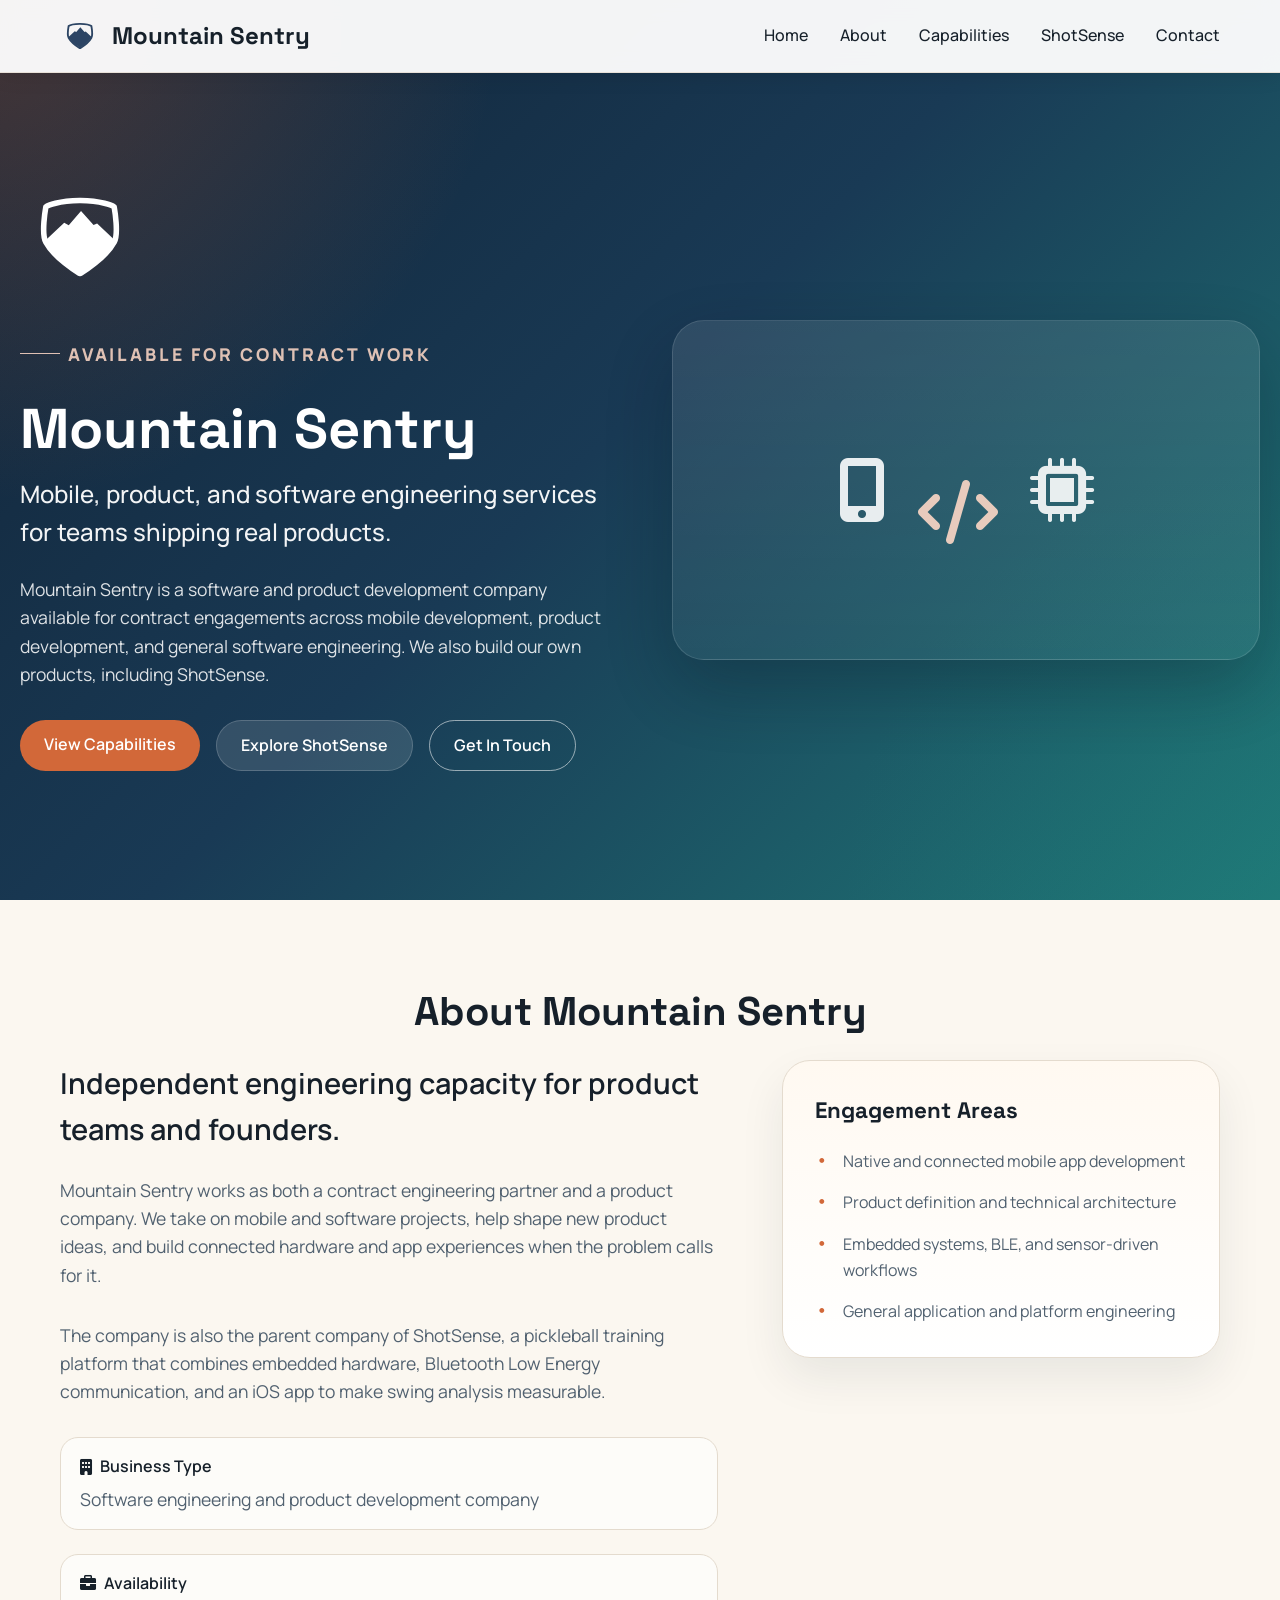
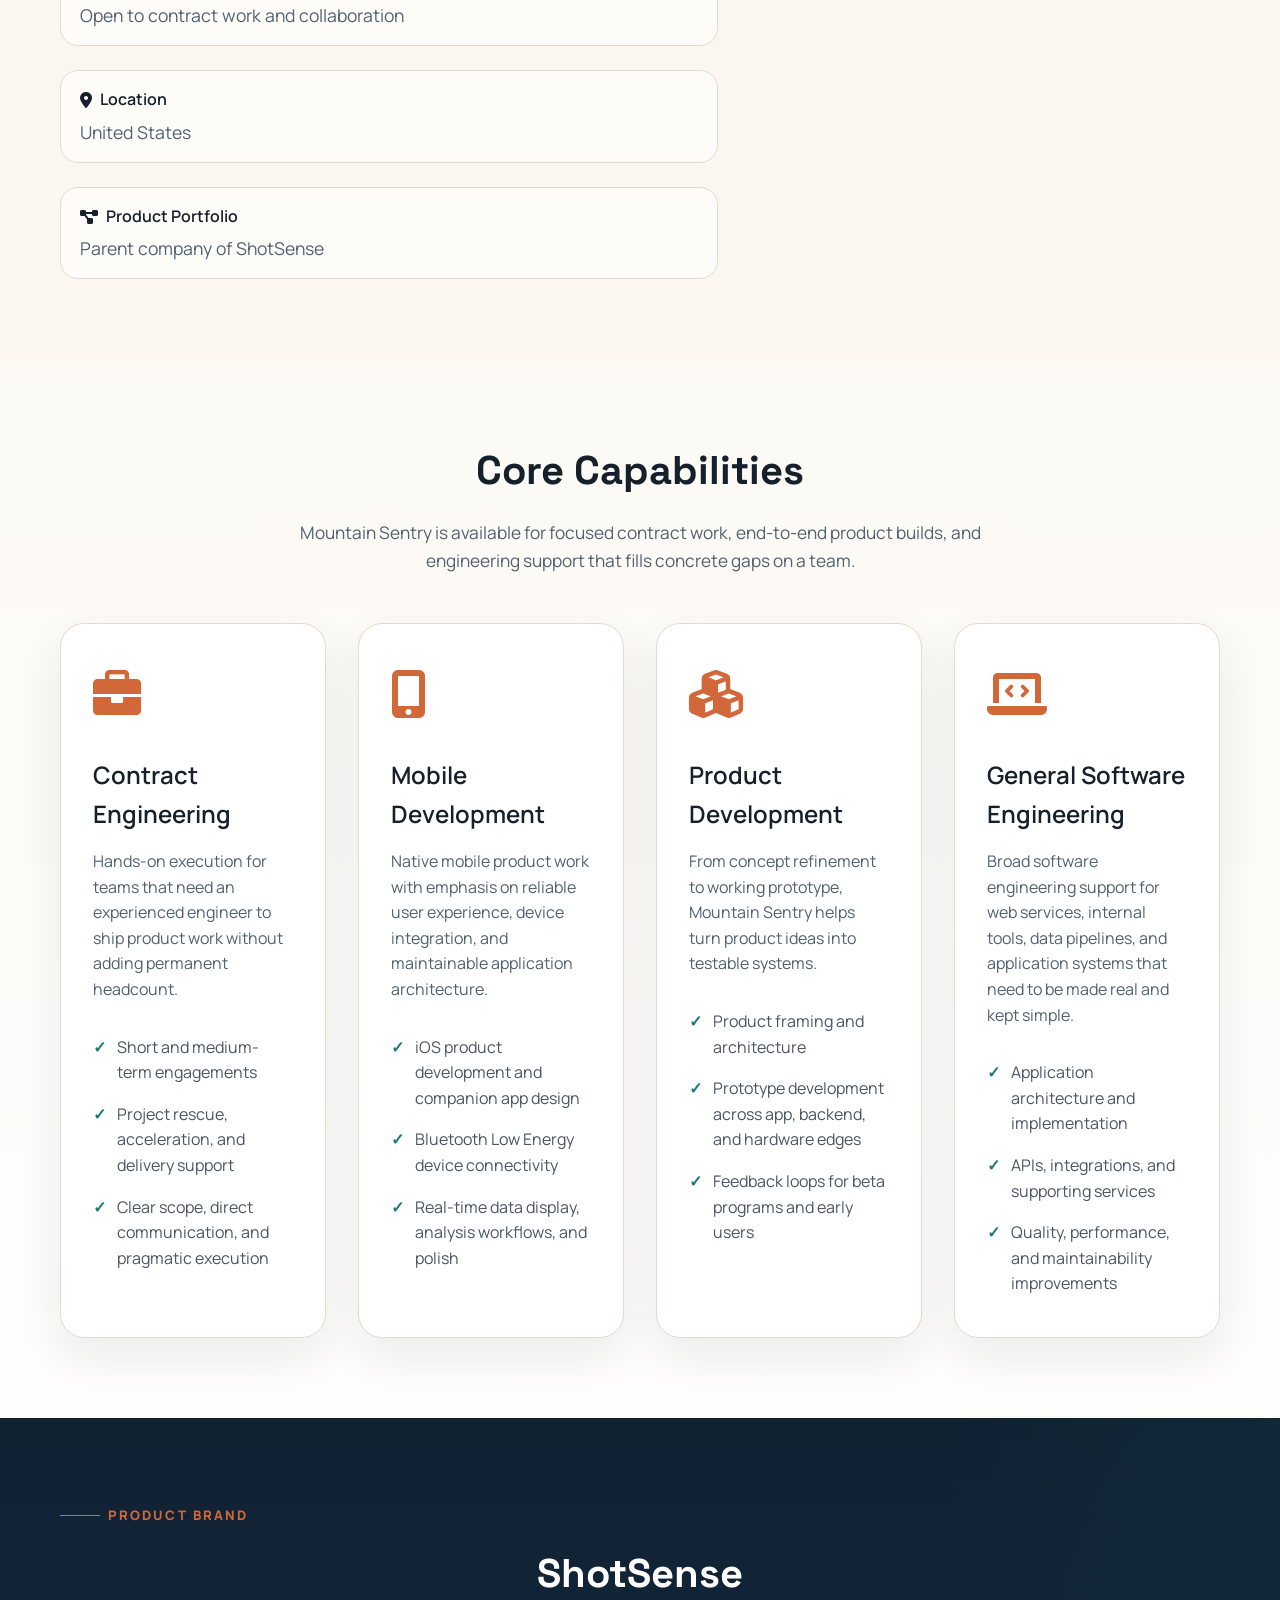
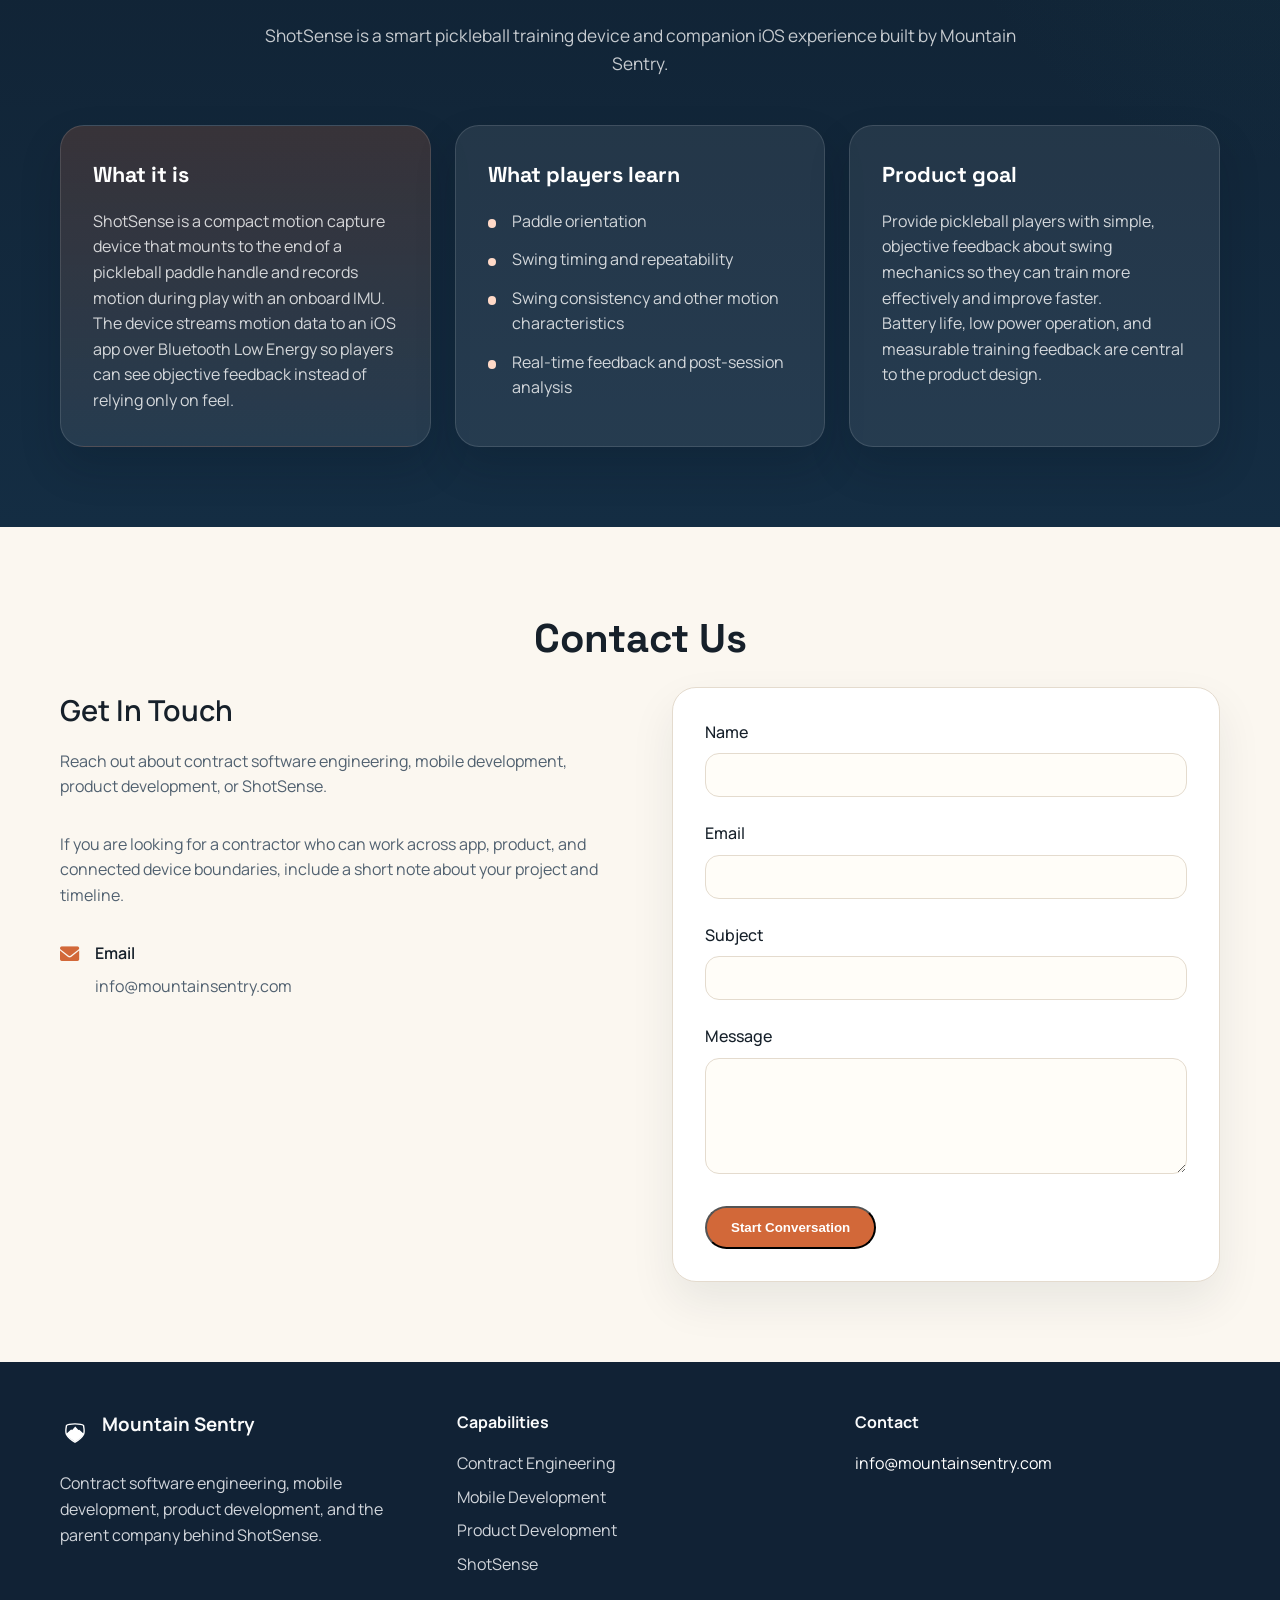
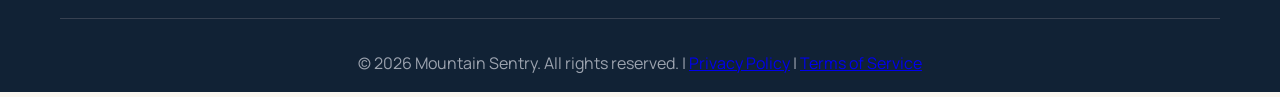
==== index.html @ c1ce0cc3 "initial commit" ====
<!DOCTYPE html>
<html lang="en">

<head>
  <meta charset="UTF-8">
  <meta name="viewport" content="width=device-width, initial-scale=1.0">
  <title>Mountain Sentry - Contract Software Engineering and Product Development</title>
  <link rel="stylesheet" href="styles.css">
  <link
    href="https://fonts.googleapis.com/css2?family=Manrope:wght@400;500;600;700;800&family=Space+Grotesk:wght@500;700&display=swap"
    rel="stylesheet">
  <link rel="stylesheet" href="https://cdnjs.cloudflare.com/ajax/libs/font-awesome/6.0.0/css/all.min.css">
</head>

<body>
  <!-- Navigation -->
  <nav class="navbar">
    <div class="nav-container">
      <div class="nav-logo">
        <img src="logo.svg" alt="Mountain Sentry Logo" class="logo-img">
        <h2>Mountain Sentry</h2>
      </div>
      <ul class="nav-menu">
        <li class="nav-item">
          <a href="#home" class="nav-link">Home</a>
        </li>
        <li class="nav-item">
          <a href="#about" class="nav-link">About</a>
        </li>
        <li class="nav-item">
          <a href="#capabilities" class="nav-link">Capabilities</a>
        </li>
        <li class="nav-item">
          <a href="#shotsense" class="nav-link">ShotSense</a>
        </li>
        <li class="nav-item">
          <a href="#contact" class="nav-link">Contact</a>
        </li>
      </ul>
      <div class="hamburger">
        <span class="bar"></span>
        <span class="bar"></span>
        <span class="bar"></span>
      </div>
    </div>
  </nav>

  <!-- Hero Section -->
  <section id="home" class="hero">
    <div class="hero-container">
      <div class="hero-content">
        <div class="hero-logo">
          <img src="logo.svg" alt="Mountain Sentry Logo" class="hero-logo-img">
        </div>
        <p class="eyebrow">Available for contract work</p>
        <h1>Mountain Sentry</h1>
        <h2>Mobile, product, and software engineering services for teams shipping real products.</h2>
        <p>Mountain Sentry is a software and product development company available for contract engagements across
          mobile
          development, product development, and general software engineering. We also build our own products, including
          ShotSense.</p>
        <div class="hero-buttons">
          <a href="#capabilities" class="btn btn-primary">View Capabilities</a>
          <a href="#shotsense" class="btn btn-tertiary">Explore ShotSense</a>
          <a href="#contact" class="btn btn-secondary">Get In Touch</a>
        </div>

      </div>
      <div class="hero-image">
        <div class="hero-graphic">
          <i class="fas fa-mobile-screen-button"></i>
          <i class="fas fa-code"></i>
          <i class="fas fa-microchip"></i>
        </div>
      </div>
    </div>
  </section>

  <!-- About Section -->
  <section id="about" class="about">
    <div class="container">
      <h2 class="section-title">About Mountain Sentry</h2>
      <div class="about-content">
        <div class="about-text">
          <h3>Independent engineering capacity for product teams and founders.</h3>
          <p>Mountain Sentry works as both a contract engineering partner and a product company. We take on mobile and
            software projects, help shape new product ideas, and build connected hardware and app experiences when the
            problem calls for it.</p>
          <p>The company is also the parent company of ShotSense, a pickleball training platform that combines embedded
            hardware, Bluetooth Low Energy communication, and an iOS app to make swing analysis measurable.</p>

          <div class="business-info">
            <div class="info-item">
              <h4><i class="fas fa-building"></i> Business Type</h4>
              <p>Software engineering and product development company</p>
            </div>
            <div class="info-item">
              <h4><i class="fas fa-briefcase"></i> Availability</h4>
              <p>Open to contract work and collaboration</p>
            </div>
            <div class="info-item">
              <h4><i class="fas fa-map-marker-alt"></i> Location</h4>
              <p>United States</p>
            </div>
            <div class="info-item">
              <h4><i class="fas fa-diagram-project"></i> Product Portfolio</h4>
              <p>Parent company of ShotSense</p>
            </div>
          </div>
        </div>
        <div class="about-panel">
          <h3>Engagement Areas</h3>
          <ul>
            <li>Native and connected mobile app development</li>
            <li>Product definition and technical architecture</li>
            <li>Embedded systems, BLE, and sensor-driven workflows</li>
            <li>General application and platform engineering</li>
          </ul>
        </div>
      </div>
    </div>
  </section>

  <!-- Capabilities Section -->
  <section id="capabilities" class="services">
    <div class="container">
      <h2 class="section-title">Core Capabilities</h2>
      <p class="section-intro">Mountain Sentry is available for focused contract work, end-to-end product builds, and
        engineering support that fills concrete gaps on a team.</p>
      <div class="services-grid">
        <div class="service-card">
          <div class="service-icon">
            <i class="fas fa-briefcase"></i>
          </div>
          <h3>Contract Engineering</h3>
          <p>Hands-on execution for teams that need an experienced engineer to ship product work without adding
            permanent
            headcount.</p>
          <ul>
            <li>Short and medium-term engagements</li>
            <li>Project rescue, acceleration, and delivery support</li>
            <li>Clear scope, direct communication, and pragmatic execution</li>
          </ul>
        </div>

        <div class="service-card">
          <div class="service-icon">
            <i class="fas fa-mobile-screen-button"></i>
          </div>
          <h3>Mobile Development</h3>
          <p>Native mobile product work with emphasis on reliable user experience, device integration, and maintainable
            application architecture.</p>
          <ul>
            <li>iOS product development and companion app design</li>
            <li>Bluetooth Low Energy device connectivity</li>
            <li>Real-time data display, analysis workflows, and polish</li>
          </ul>
        </div>

        <div class="service-card">
          <div class="service-icon">
            <i class="fas fa-cubes"></i>
          </div>
          <h3>Product Development</h3>
          <p>From concept refinement to working prototype, Mountain Sentry helps turn product ideas into testable
            systems.</p>
          <ul>
            <li>Product framing and architecture</li>
            <li>Prototype development across app, backend, and hardware edges</li>
            <li>Feedback loops for beta programs and early users</li>
          </ul>
        </div>

        <div class="service-card">
          <div class="service-icon">
            <i class="fas fa-laptop-code"></i>
          </div>
          <h3>General Software Engineering</h3>
          <p>Broad software engineering support for web services, internal tools, data pipelines, and application
            systems that need to be made real and kept simple.</p>
          <ul>
            <li>Application architecture and implementation</li>
            <li>APIs, integrations, and supporting services</li>
            <li>Quality, performance, and maintainability improvements</li>
          </ul>
        </div>
      </div>
    </div>
  </section>

  <!-- ShotSense Section -->
  <section id="shotsense" class="shotsense">
    <div class="container">
      <div class="shotsense-header">
        <p class="eyebrow eyebrow-dark">Product Brand</p>
        <h2 class="section-title">ShotSense</h2>
        <p class="section-intro">ShotSense is a smart pickleball training device and companion iOS experience built by
          Mountain Sentry.</p>
      </div>
      <div class="shotsense-grid">
        <article class="shotsense-card shotsense-card-primary">
          <h3>What it is</h3>
          <p>ShotSense is a compact motion capture device that mounts to the end of a pickleball paddle handle and
            records motion during play with an onboard IMU.</p>
          <p>The device streams motion data to an iOS app over Bluetooth Low Energy so players can see objective
            feedback instead of relying only on feel.</p>
        </article>
        <article class="shotsense-card">
          <h3>What players learn</h3>
          <ul>
            <li>Paddle orientation</li>
            <li>Swing timing and repeatability</li>
            <li>Swing consistency and other motion characteristics</li>
            <li>Real-time feedback and post-session analysis</li>
          </ul>
        </article>

        <article class="shotsense-card">
          <h3>Product goal</h3>
          <p>Provide pickleball players with simple, objective feedback about swing mechanics so they can train more
            effectively and improve faster.</p>
          <p>Battery life, low power operation, and measurable training feedback are central to the product design.</p>
        </article>
      </div>
    </div>
  </section>

  <!-- Contact Section -->
  <section id="contact" class="contact">
    <div class="container">
      <h2 class="section-title">Contact Us</h2>
      <div class="contact-content">
        <div class="contact-info">
          <h3>Get In Touch</h3>
          <p>Reach out about contract software engineering, mobile development, product development, or ShotSense.</p>
          <p class="contact-note">If you are looking for a contractor who can work across app, product, and connected
            device boundaries, include a short note about your project and timeline.</p>

          <div class="contact-details">
            <div class="contact-item">
              <i class="fas fa-envelope"></i>
              <div>
                <h4>Email</h4>
                <p>info@mountainsentry.com</p>
              </div>
            </div>

          </div>
        </div>

        <div class="contact-form">
          <form id="contactForm">
            <div class="form-group">
              <label for="name">Name</label>
              <input type="text" id="name" name="name" required>
            </div>
            <div class="form-group">
              <label for="email">Email</label>
              <input type="email" id="email" name="email" required>
            </div>
            <div class="form-group">
              <label for="subject">Subject</label>
              <input type="text" id="subject" name="subject" required>
            </div>
            <div class="form-group">
              <label for="message">Message</label>
              <textarea id="message" name="message" rows="5" required></textarea>
            </div>
            <button type="submit" class="btn btn-primary">Start Conversation</button>
          </form>
        </div>
      </div>
    </div>
  </section>

  <!-- Footer -->
  <footer class="footer">
    <div class="container">
      <div class="footer-content">
        <div class="footer-section">
          <div class="footer-logo">
            <img src="logo.svg" alt="Mountain Sentry Logo" class="footer-logo-img">
            <h3>Mountain Sentry</h3>
          </div>
          <p>Contract software engineering, mobile development, product development, and the parent company behind
            ShotSense.</p>
        </div>
        <div class="footer-section">
          <h4>Capabilities</h4>
          <ul>
            <li><a href="#capabilities">Contract Engineering</a></li>
            <li><a href="#capabilities">Mobile Development</a></li>
            <li><a href="#capabilities">Product Development</a></li>
            <li><a href="#shotsense">ShotSense</a></li>
          </ul>
        </div>
        <div class="footer-section">
          <h4>Contact</h4>
          <ul>
            <li>info@mountainsentry.com</li>
          </ul>
        </div>
      </div>
      <div class="footer-bottom">
        <p>&copy; 2026 Mountain Sentry. All rights reserved. |
          <a href="privacy-policy.html">Privacy Policy</a> |
          <a href="terms-of-service.html">Terms of Service</a>
        </p>
      </div>
    </div>
  </footer>

  <script src="script.js"></script>
</body>

</html>
---- styles.css ----
:root {
  --bg: #f3efe6;
  --bg-soft: #fbf7f0;
  --surface: #ffffff;
  --surface-strong: #112235;
  --text: #16202a;
  --text-soft: #516170;
  --accent: #d26839;
  --accent-dark: #b34f24;
  --accent-cool: #1f7a78;
  --border: #e4dbce;
  --shadow: 0 20px 45px rgba(17, 34, 53, 0.08);
}

/* Reset and Base Styles */
* {
  margin: 0;
  padding: 0;
  box-sizing: border-box;
}

body {
  font-family: 'Manrope', sans-serif;
  line-height: 1.6;
  color: var(--text);
  overflow-x: hidden;
  background: var(--bg-soft);
}

.container {
  max-width: 1200px;
  margin: 0 auto;
  padding: 0 20px;
}

/* Navigation */
.navbar {
  position: fixed;
  top: 0;
  width: 100%;
  background: rgba(251, 247, 240, 0.88);
  backdrop-filter: blur(10px);
  z-index: 1000;
  padding: 1rem 0;
  box-shadow: 0 2px 20px rgba(17, 34, 53, 0.08);
  border-bottom: 1px solid rgba(228, 219, 206, 0.7);
}

.nav-container {
  max-width: 1200px;
  margin: 0 auto;
  padding: 0 20px;
  display: flex;
  justify-content: space-between;
  align-items: center;
}

.nav-logo {
  display: flex;
  align-items: center;
  gap: 0.75rem;
}

.nav-logo .logo-img {
  width: 40px;
  height: 40px;
  filter: brightness(0) saturate(100%) invert(23%) sepia(17%) saturate(1541%) hue-rotate(174deg) brightness(95%) contrast(89%);
}

.nav-logo h2 {
  font-family: 'Space Grotesk', sans-serif;
  color: var(--text);
  font-weight: 700;
  font-size: 1.5rem;
}

.nav-menu {
  display: flex;
  list-style: none;
  gap: 2rem;
}

.nav-link {
  text-decoration: none;
  color: var(--text);
  font-weight: 500;
  transition: color 0.3s ease;
}

.nav-link:hover {
  color: var(--accent);
}

.hamburger {
  display: none;
  flex-direction: column;
  cursor: pointer;
}

.bar {
  width: 25px;
  height: 3px;
  background-color: var(--text);
  margin: 3px 0;
  transition: 0.3s;
}

/* Hero Section */
.hero {
  min-height: 100vh;
  display: flex;
  align-items: center;
  background:
    radial-gradient(circle at top left,
      rgba(210, 104, 57, 0.28),
      transparent 32%),
    radial-gradient(circle at bottom right,
      rgba(31, 122, 120, 0.22),
      transparent 28%),
    linear-gradient(135deg, #112235 0%, #193a55 48%, #1f7a78 100%);
  color: white;
  padding-top: 80px;
}

.hero-container {
  max-width: 1500px;
  margin: 0 auto;
  padding: 0 20px;
  display: grid;
  grid-template-columns: 1fr 1fr;
  gap: 4rem;
  align-items: center;
}

.hero-logo {
  margin-bottom: 2rem;
  text-align: left;
}

.hero-logo-img {
  width: 120px;
  height: 120px;
  filter: brightness(0) saturate(100%) invert(100%);
}

.hero-content h1 {
  font-family: 'Space Grotesk', sans-serif;
  font-size: 3.5rem;
  font-weight: 700;
  margin-bottom: 1rem;
  line-height: 1.05;
}

.hero-content h2 {
  font-size: 1.5rem;
  font-weight: 500;
  margin-bottom: 1.5rem;
  opacity: 0.95;
  /* max-width: 12ch; */
}

.hero-content p {
  font-size: 1.1rem;
  margin-bottom: 2rem;
  opacity: 0.86;
  max-width: 60ch;
}

.eyebrow {
  display: inline-flex;
  align-items: center;
  gap: 0.5rem;
  font-size: 0.82rem;
  font-weight: 800;
  letter-spacing: 0.16em;
  text-transform: uppercase;
  color: #ffd9c7;
  margin-bottom: 1rem;
}

.eyebrow::before {
  content: '';
  width: 2.5rem;
  height: 1px;
  background: currentColor;
}

.eyebrow-dark {
  color: var(--accent);
}

.hero-buttons {
  display: flex;
  gap: 1rem;
  flex-wrap: wrap;
  margin-bottom: 2rem;
}

.btn {
  padding: 12px 24px;
  border-radius: 999px;
  text-decoration: none;
  font-weight: 600;
  transition: all 0.3s ease;
  display: inline-block;
}

.btn-primary {
  background: var(--accent);
  color: white;
}

.btn-primary:hover {
  background: var(--accent-dark);
  transform: translateY(-2px);
}

.btn-secondary {
  background: transparent;
  color: white;
  border: 1px solid rgba(255, 255, 255, 0.55);
}

.btn-secondary:hover {
  background: white;
  color: var(--surface-strong);
}

.btn-tertiary {
  background: rgba(255, 255, 255, 0.12);
  color: white;
  border: 1px solid rgba(255, 255, 255, 0.18);
}

.btn-tertiary:hover {
  background: rgba(255, 255, 255, 0.2);
}

.hero-highlights {
  display: flex;
  flex-wrap: wrap;
  gap: 0.85rem;
}

.hero-highlight {
  padding: 0.7rem 1rem;
  border: 1px solid rgba(255, 255, 255, 0.16);
  border-radius: 999px;
  background: rgba(255, 255, 255, 0.08);
  backdrop-filter: blur(8px);
}

.hero-highlight span {
  font-size: 0.95rem;
  font-weight: 600;
}

.hero-graphic {
  display: flex;
  justify-content: center;
  align-items: center;
  gap: 2rem;
  font-size: 4rem;
  opacity: 0.9;
  min-height: 340px;
  padding: 2rem;
  border: 1px solid rgba(255, 255, 255, 0.14);
  border-radius: 32px;
  background: linear-gradient(180deg,
      rgba(255, 255, 255, 0.11),
      rgba(255, 255, 255, 0.05));
  box-shadow: 0 28px 70px rgba(8, 18, 29, 0.3);
}

.hero-graphic i:nth-child(2) {
  color: #ffd9c7;
  transform: translateY(22px);
}

/* Section Titles */
.section-title {
  text-align: center;
  font-size: 2.5rem;
  font-weight: 700;
  font-family: 'Space Grotesk', sans-serif;
  margin-bottom: 1rem;
  color: var(--text);
}

.section-intro {
  max-width: 760px;
  margin: 0 auto 3rem;
  text-align: center;
  font-size: 1.08rem;
  color: var(--text-soft);
}

/* About Section */
.about {
  padding: 5rem 0;
  background: var(--bg-soft);
}

.about-content {
  display: grid;
  grid-template-columns: 1.5fr 1fr;
  gap: 4rem;
  align-items: start;
}

.about-text h3 {
  font-size: 1.8rem;
  font-weight: 600;
  margin-bottom: 1.5rem;
  color: var(--text);
}

.about-text p {
  font-size: 1.1rem;
  margin-bottom: 2rem;
  color: var(--text-soft);
}

.business-info {
  display: grid;
  gap: 1.5rem;
}

.info-item {
  display: grid;
  gap: 0.3rem;
  padding: 1rem 1.2rem;
  border-radius: 18px;
  background: rgba(255, 255, 255, 0.62);
  border: 1px solid var(--border);
}

.info-item h4 {
  font-weight: 600;
  color: var(--text);
  display: flex;
  align-items: center;
  gap: 0.5rem;
}

.info-item p {
  color: var(--text-soft);
  margin: 0;
}

.about-panel {
  padding: 2rem;
  background: linear-gradient(180deg, #fff9f1, #ffffff);
  border-radius: 28px;
  border: 1px solid var(--border);
  box-shadow: var(--shadow);
}

.about-panel h3 {
  font-family: 'Space Grotesk', sans-serif;
  font-size: 1.4rem;
  margin-bottom: 1.25rem;
}

.about-panel ul {
  list-style: none;
  display: grid;
  gap: 1rem;
}

.about-panel li {
  position: relative;
  padding-left: 1.75rem;
  color: var(--text-soft);
}

.about-panel li::before {
  content: '•';
  position: absolute;
  left: 0;
  color: var(--accent);
  font-size: 1.3rem;
  line-height: 1;
}

/* Services Section */
.services {
  padding: 5rem 0;
  background: linear-gradient(180deg,
      rgba(255, 255, 255, 0.3),
      rgba(255, 255, 255, 0.85));
}

.services-grid {
  display: grid;
  grid-template-columns: repeat(auto-fit, minmax(260px, 1fr));
  gap: 2rem;
}

.service-card {
  background: var(--surface);
  padding: 2rem;
  border-radius: 24px;
  border: 1px solid var(--border);
  box-shadow: var(--shadow);
  transition:
    transform 0.3s ease,
    box-shadow 0.3s ease;
}

.service-card:hover {
  transform: translateY(-5px);
  box-shadow: 0 28px 50px rgba(17, 34, 53, 0.12);
}

.service-icon {
  font-size: 3rem;
  color: var(--accent);
  margin-bottom: 1.5rem;
}

.service-card h3 {
  font-size: 1.5rem;
  font-weight: 600;
  margin-bottom: 1rem;
  color: var(--text);
}

.service-card p {
  color: var(--text-soft);
  margin-bottom: 1.5rem;
}

.service-card ul {
  list-style: none;
}

.service-card li {
  padding: 0.5rem 0;
  color: #4b5563;
  position: relative;
  padding-left: 1.5rem;
}

.service-card li::before {
  content: '✓';
  position: absolute;
  left: 0;
  color: var(--accent-cool);
  font-weight: bold;
}

/* ShotSense Section */
.shotsense {
  padding: 5rem 0;
  background:
    radial-gradient(circle at top right,
      rgba(31, 122, 120, 0.08),
      transparent 24%),
    linear-gradient(180deg, #102132 0%, #142d43 100%);
  color: white;
}

.shotsense .section-title,
.shotsense .section-intro {
  color: white;
}

.shotsense .section-intro {
  color: rgba(255, 255, 255, 0.76);
}

.shotsense-header {
  margin-bottom: 3rem;
}

.shotsense-grid {
  display: grid;
  grid-template-columns: repeat(auto-fit, minmax(250px, 1fr));
  gap: 1.5rem;
}

.shotsense-card {
  padding: 2rem;
  border-radius: 24px;
  background: rgba(255, 255, 255, 0.08);
  border: 1px solid rgba(255, 255, 255, 0.12);
  box-shadow: 0 20px 40px rgba(8, 18, 29, 0.18);
}

.shotsense-card-primary {
  background: linear-gradient(180deg,
      rgba(210, 104, 57, 0.2),
      rgba(255, 255, 255, 0.08));
}

.shotsense-card h3 {
  font-family: 'Space Grotesk', sans-serif;
  margin-bottom: 1rem;
  font-size: 1.35rem;
}

.shotsense-card p,
.shotsense-card li {
  color: rgba(255, 255, 255, 0.8);
}

.shotsense-card ul {
  list-style: none;
  display: grid;
  gap: 0.8rem;
}

.shotsense-card li {
  position: relative;
  padding-left: 1.5rem;
}

.shotsense-card li::before {
  content: '';
  position: absolute;
  left: 0;
  top: 0.65rem;
  width: 0.55rem;
  height: 0.55rem;
  border-radius: 999px;
  background: #ffd9c7;
}

/* Contact Section */
.contact {
  padding: 5rem 0;
  background: var(--bg-soft);
}

.contact-content {
  display: grid;
  grid-template-columns: 1fr 1fr;
  gap: 4rem;
}

.contact-info h3 {
  font-size: 1.8rem;
  font-weight: 600;
  margin-bottom: 1rem;
  color: var(--text);
}

.contact-info p {
  color: var(--text-soft);
  margin-bottom: 2rem;
}

.contact-note {
  max-width: 54ch;
}

.contact-details {
  display: grid;
  gap: 1.5rem;
}

.contact-item {
  display: flex;
  align-items: flex-start;
  gap: 1rem;
}

.contact-item i {
  font-size: 1.2rem;
  color: var(--accent);
  margin-top: 0.2rem;
}

.contact-item h4 {
  font-weight: 600;
  color: var(--text);
  margin-bottom: 0.5rem;
}

.contact-item p {
  color: var(--text-soft);
  margin: 0;
}

.contact-form {
  background: var(--surface);
  padding: 2rem;
  border-radius: 24px;
  border: 1px solid var(--border);
  box-shadow: var(--shadow);
}

.form-group {
  margin-bottom: 1.5rem;
}

.form-group label {
  display: block;
  margin-bottom: 0.5rem;
  font-weight: 500;
  color: var(--text);
}

.form-group input,
.form-group textarea {
  width: 100%;
  padding: 12px;
  border: 1px solid var(--border);
  border-radius: 14px;
  font-size: 1rem;
  transition: border-color 0.3s ease;
  background: #fffdf8;
}

.form-group input:focus,
.form-group textarea:focus {
  outline: none;
  border-color: var(--accent);
}

/* Footer */
.footer {
  background: #112235;
  color: white;
  padding: 3rem 0 1rem;
}

.footer-content {
  display: grid;
  grid-template-columns: repeat(auto-fit, minmax(250px, 1fr));
  gap: 2rem;
  margin-bottom: 2rem;
}

.footer-logo {
  display: flex;
  align-items: center;
  gap: 0.75rem;
  margin-bottom: 1rem;
}

.footer-logo-img {
  width: 30px;
  height: 30px;
  filter: brightness(0) saturate(100%) invert(100%);
}

.footer-section h3,
.footer-section h4 {
  margin-bottom: 1rem;
  color: #f9fafb;
}

.footer-section p {
  color: #d1d5db;
  line-height: 1.6;
}

.footer-section ul {
  list-style: none;
}

.footer-section li {
  margin-bottom: 0.5rem;
}

.footer-section a {
  color: #d1d5db;
  text-decoration: none;
  transition: color 0.3s ease;
}

.footer-section a:hover {
  color: #ffd9c7;
}

.footer-bottom {
  text-align: center;
  padding-top: 2rem;
  border-top: 1px solid #374151;
  color: #9ca3af;
}

/* Responsive Design */
@media (max-width: 768px) {
  .hamburger {
    display: flex;
  }

  .nav-menu {
    position: fixed;
    left: -100%;
    top: 70px;
    flex-direction: column;
    background-color: var(--bg-soft);
    width: 100%;
    text-align: center;
    transition: 0.3s;
    box-shadow: 0 10px 27px rgba(17, 34, 53, 0.08);
    padding: 2rem 0;
  }

  .nav-menu.active {
    left: 0;
  }

  .hero-container {
    grid-template-columns: 1fr;
    text-align: center;
  }

  .hero-logo {
    text-align: center;
  }

  .hero-content h1 {
    font-size: 2.5rem;
  }

  .hero-content h2,
  .hero-content p {
    max-width: none;
  }

  .hero-graphic {
    font-size: 3rem;
    margin-top: 2rem;
  }

  .about-content {
    grid-template-columns: 1fr;
  }

  .contact-content {
    grid-template-columns: 1fr;
  }

  .services-grid {
    grid-template-columns: 1fr;
  }

  .hero-buttons {
    justify-content: center;
  }

  .hero-highlights {
    justify-content: center;
  }
}

@media (max-width: 480px) {
  .hero-content h1 {
    font-size: 2rem;
  }

  .section-title {
    font-size: 2rem;
  }

  .service-card {
    padding: 1.5rem;
  }

  .shotsense-card,
  .contact-form,
  .about-panel {
    padding: 1.5rem;
  }
}
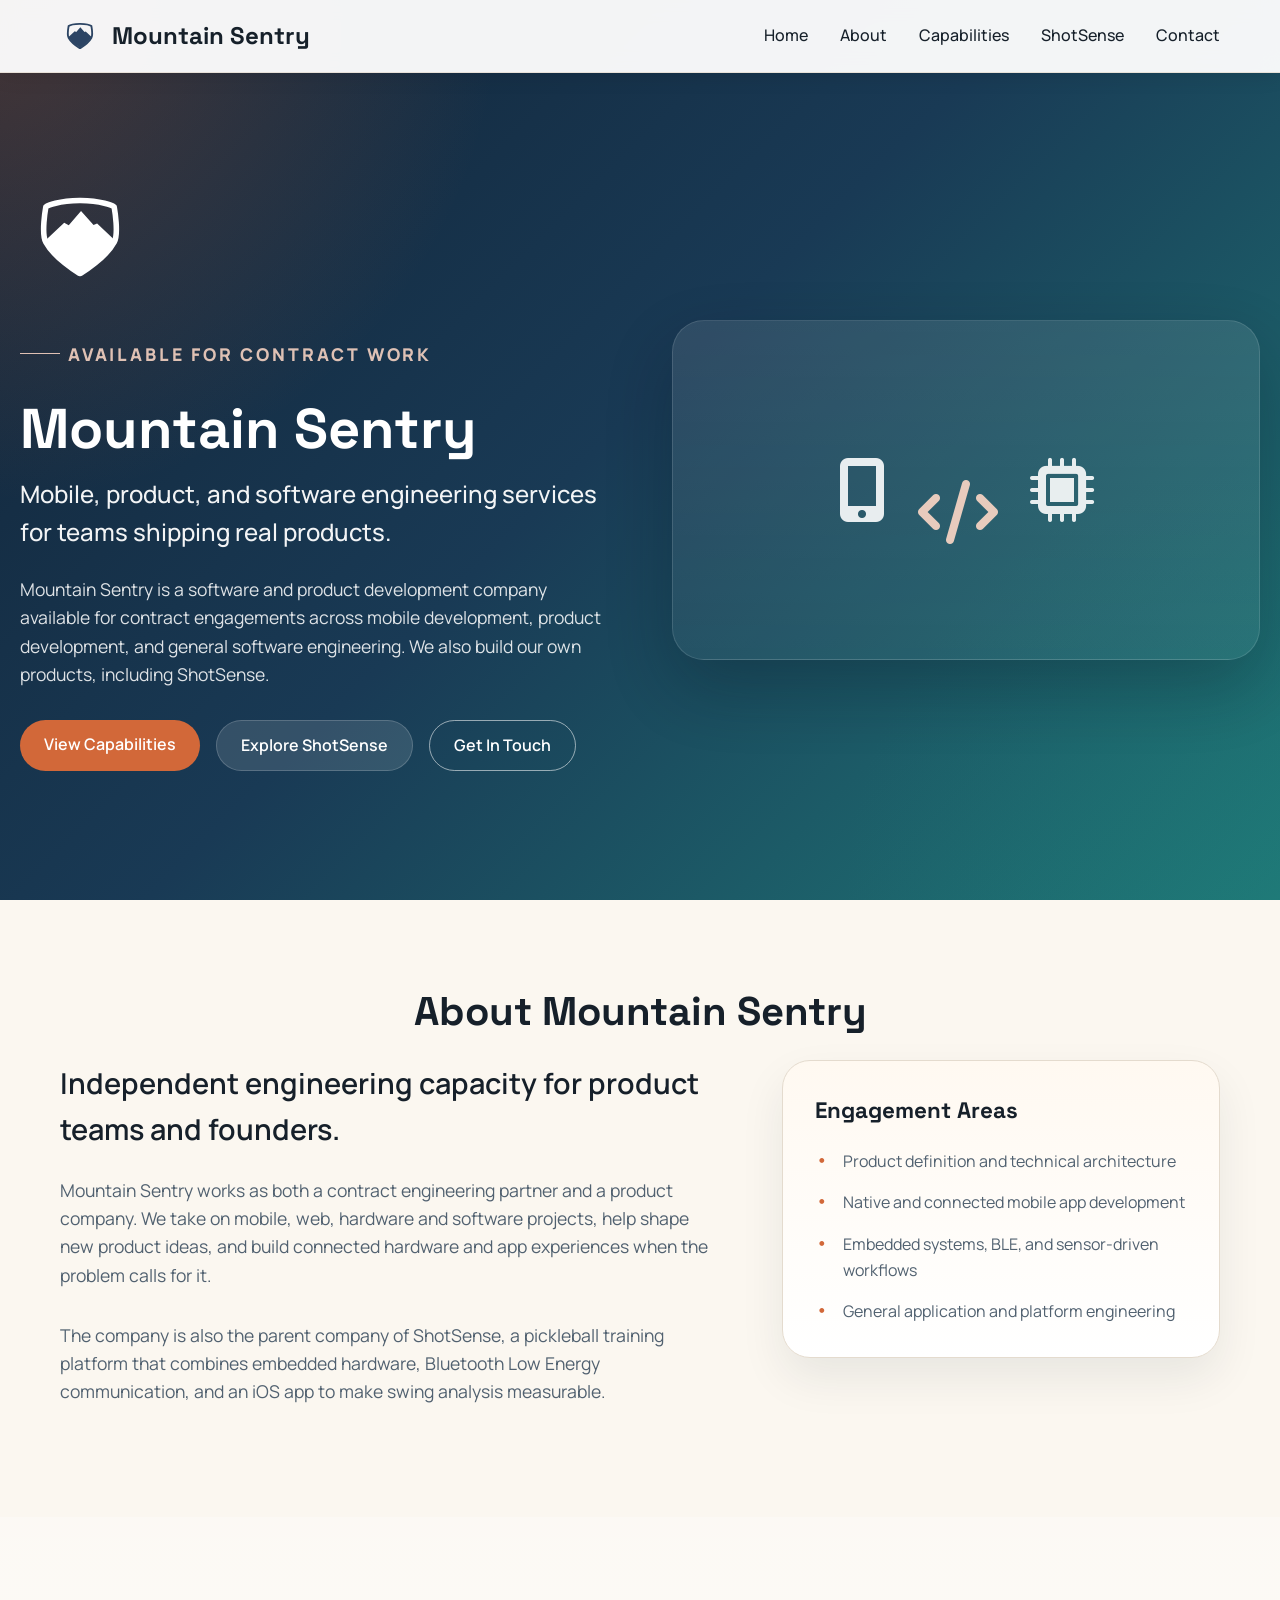
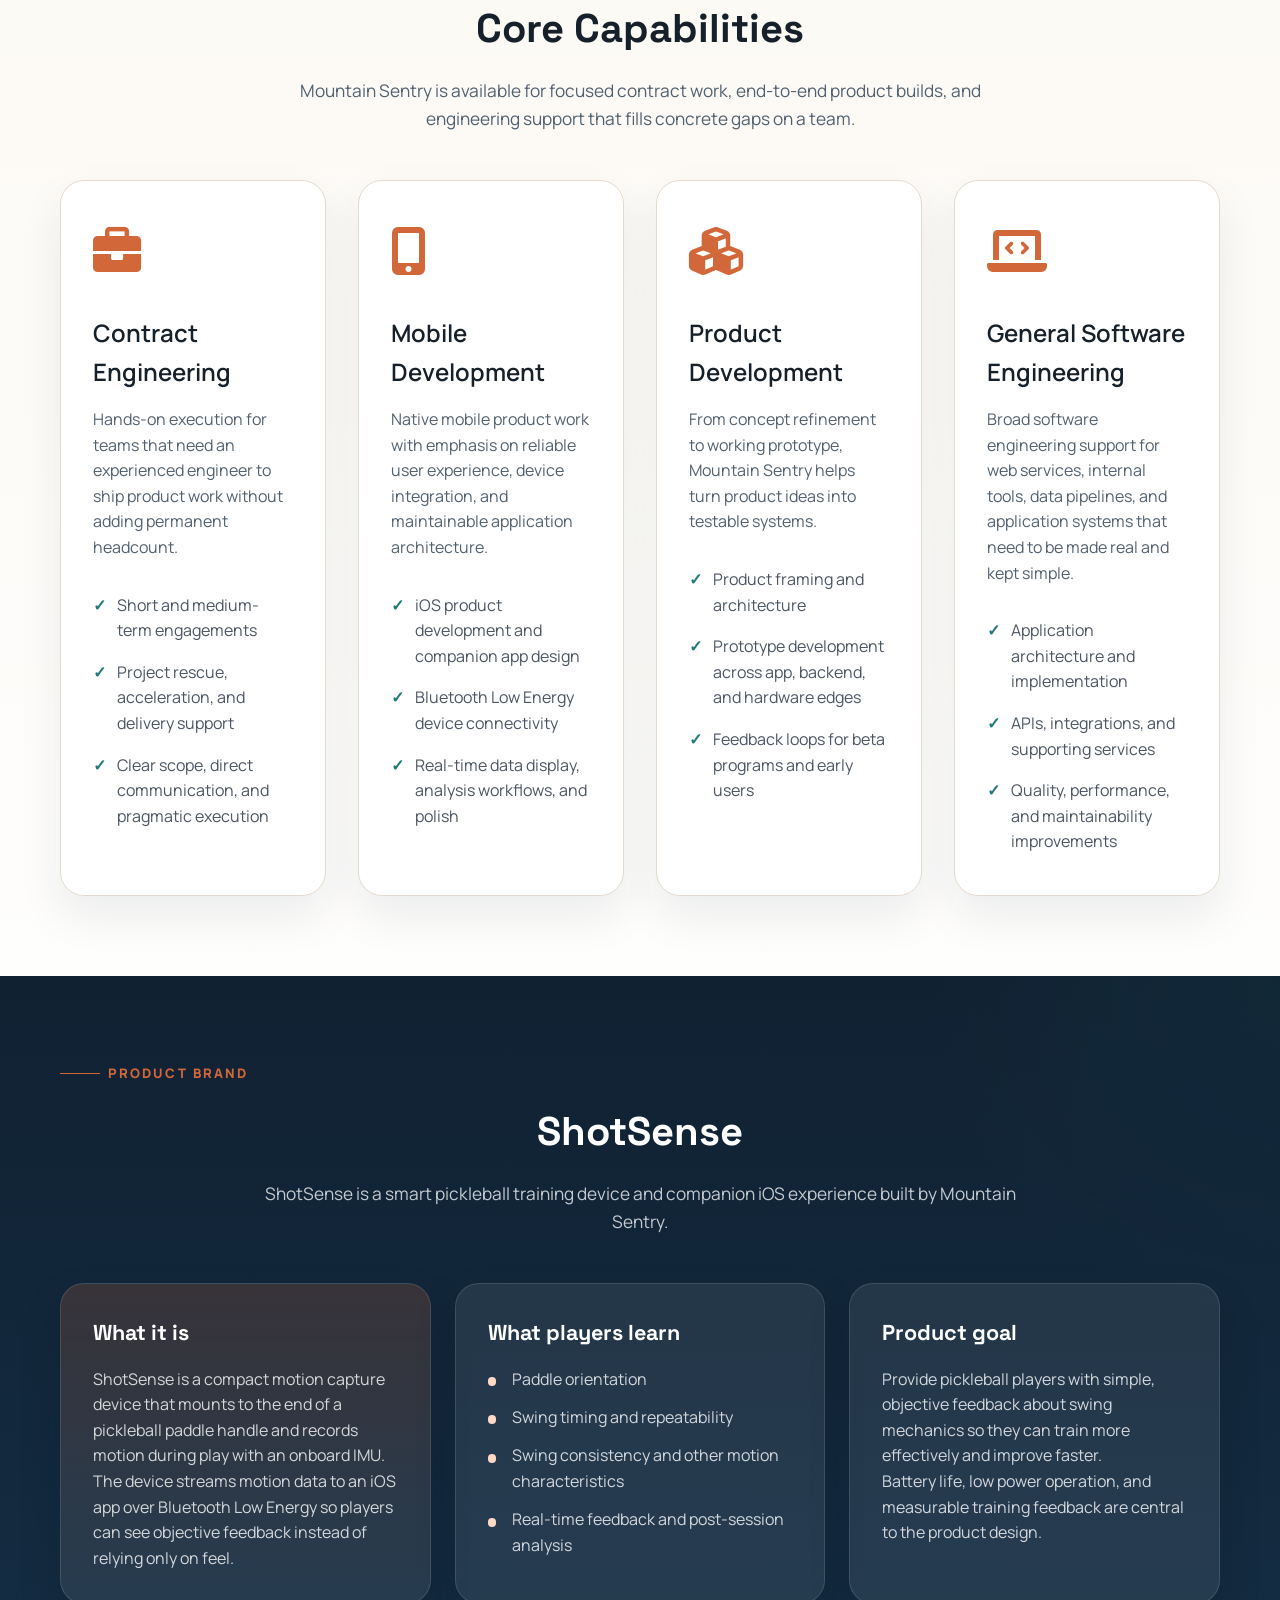
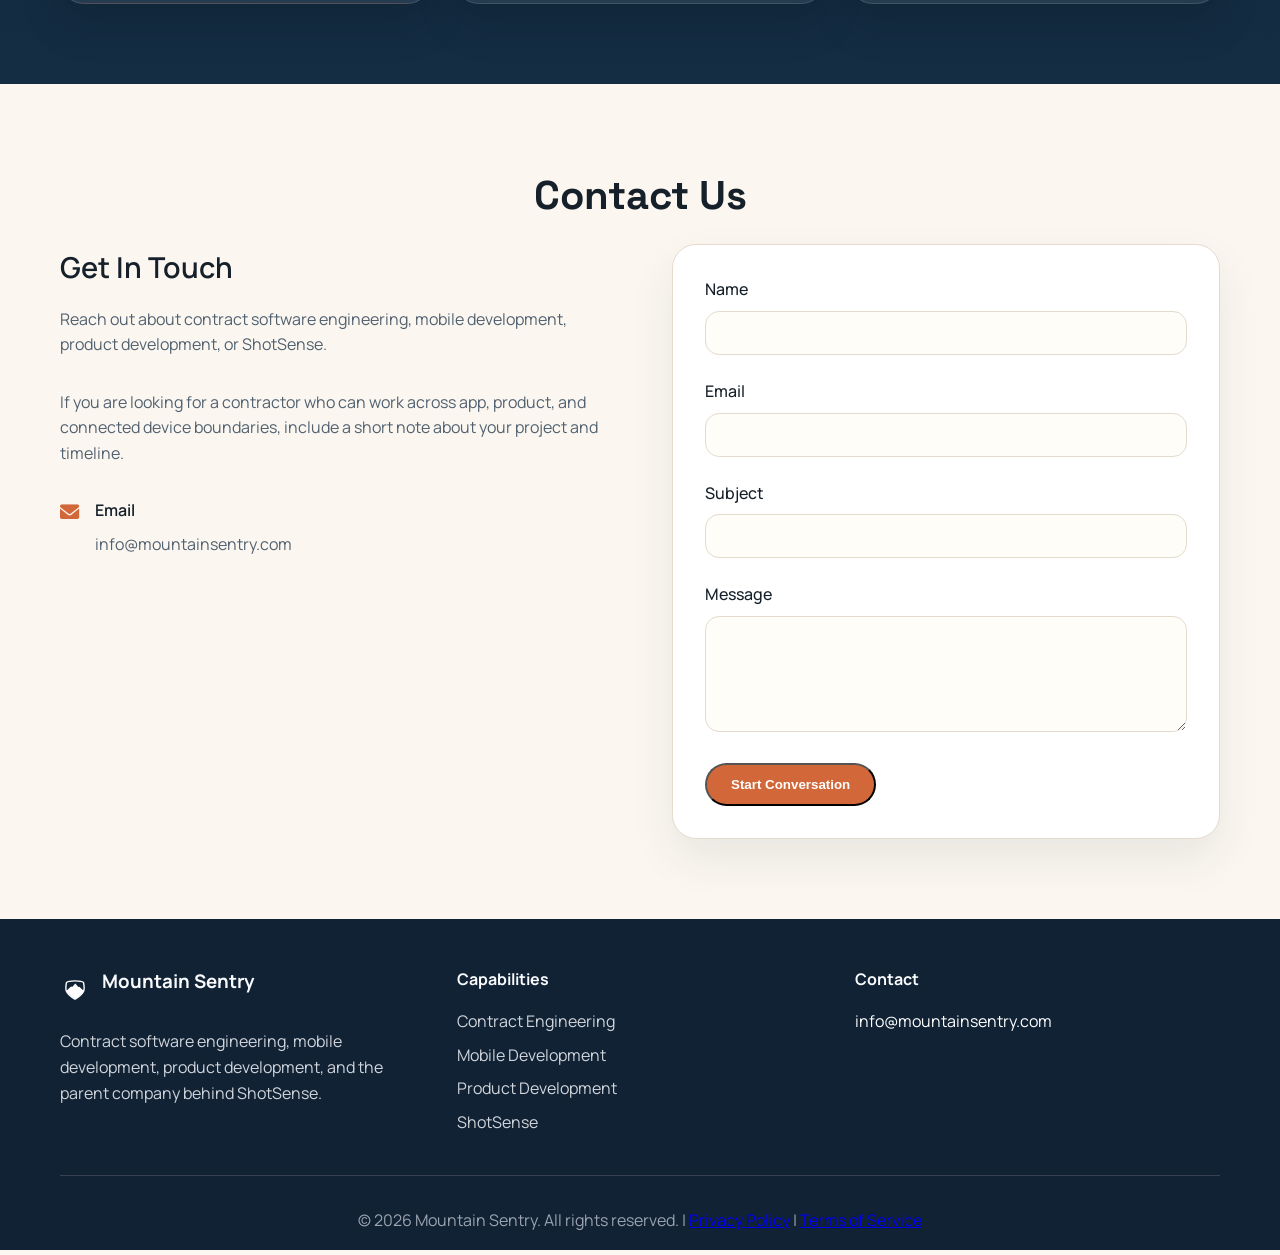
==== commit d1eb067a: "va" ====
--- a/index.html
+++ b/index.html
@@ -83,13 +83,13 @@
       <div class="about-content">
         <div class="about-text">
           <h3>Independent engineering capacity for product teams and founders.</h3>
-          <p>Mountain Sentry works as both a contract engineering partner and a product company. We take on mobile and
+          <p>Mountain Sentry works as both a contract engineering partner and a product company. We take on mobile, web, hardware and
             software projects, help shape new product ideas, and build connected hardware and app experiences when the
             problem calls for it.</p>
           <p>The company is also the parent company of ShotSense, a pickleball training platform that combines embedded
             hardware, Bluetooth Low Energy communication, and an iOS app to make swing analysis measurable.</p>
 
-          <div class="business-info">
+          <!-- <div class="business-info">
             <div class="info-item">
               <h4><i class="fas fa-building"></i> Business Type</h4>
               <p>Software engineering and product development company</p>
@@ -106,13 +106,13 @@
               <h4><i class="fas fa-diagram-project"></i> Product Portfolio</h4>
               <p>Parent company of ShotSense</p>
             </div>
-          </div>
+          </div> -->
         </div>
         <div class="about-panel">
           <h3>Engagement Areas</h3>
           <ul>
+            <li>Product definition and technical architecture</li>
             <li>Native and connected mobile app development</li>
-            <li>Product definition and technical architecture</li>
             <li>Embedded systems, BLE, and sensor-driven workflows</li>
             <li>General application and platform engineering</li>
           </ul>
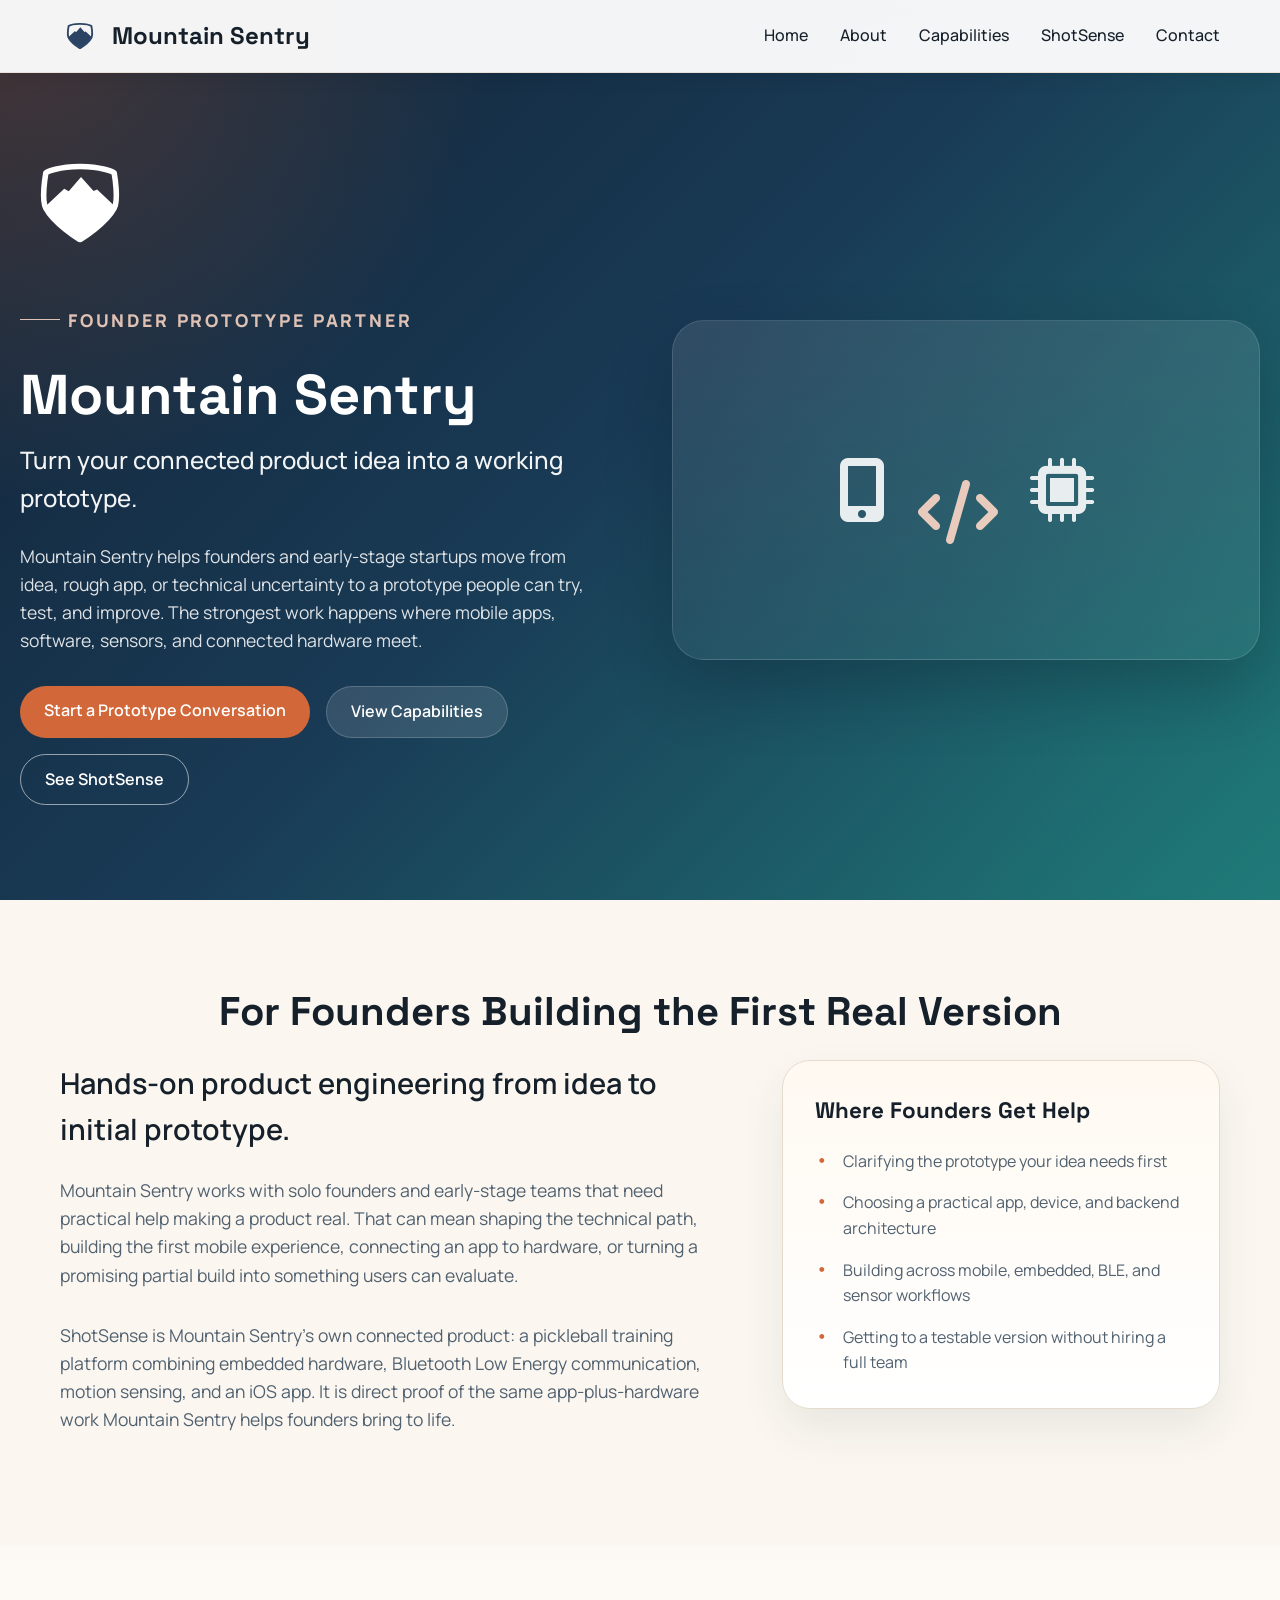
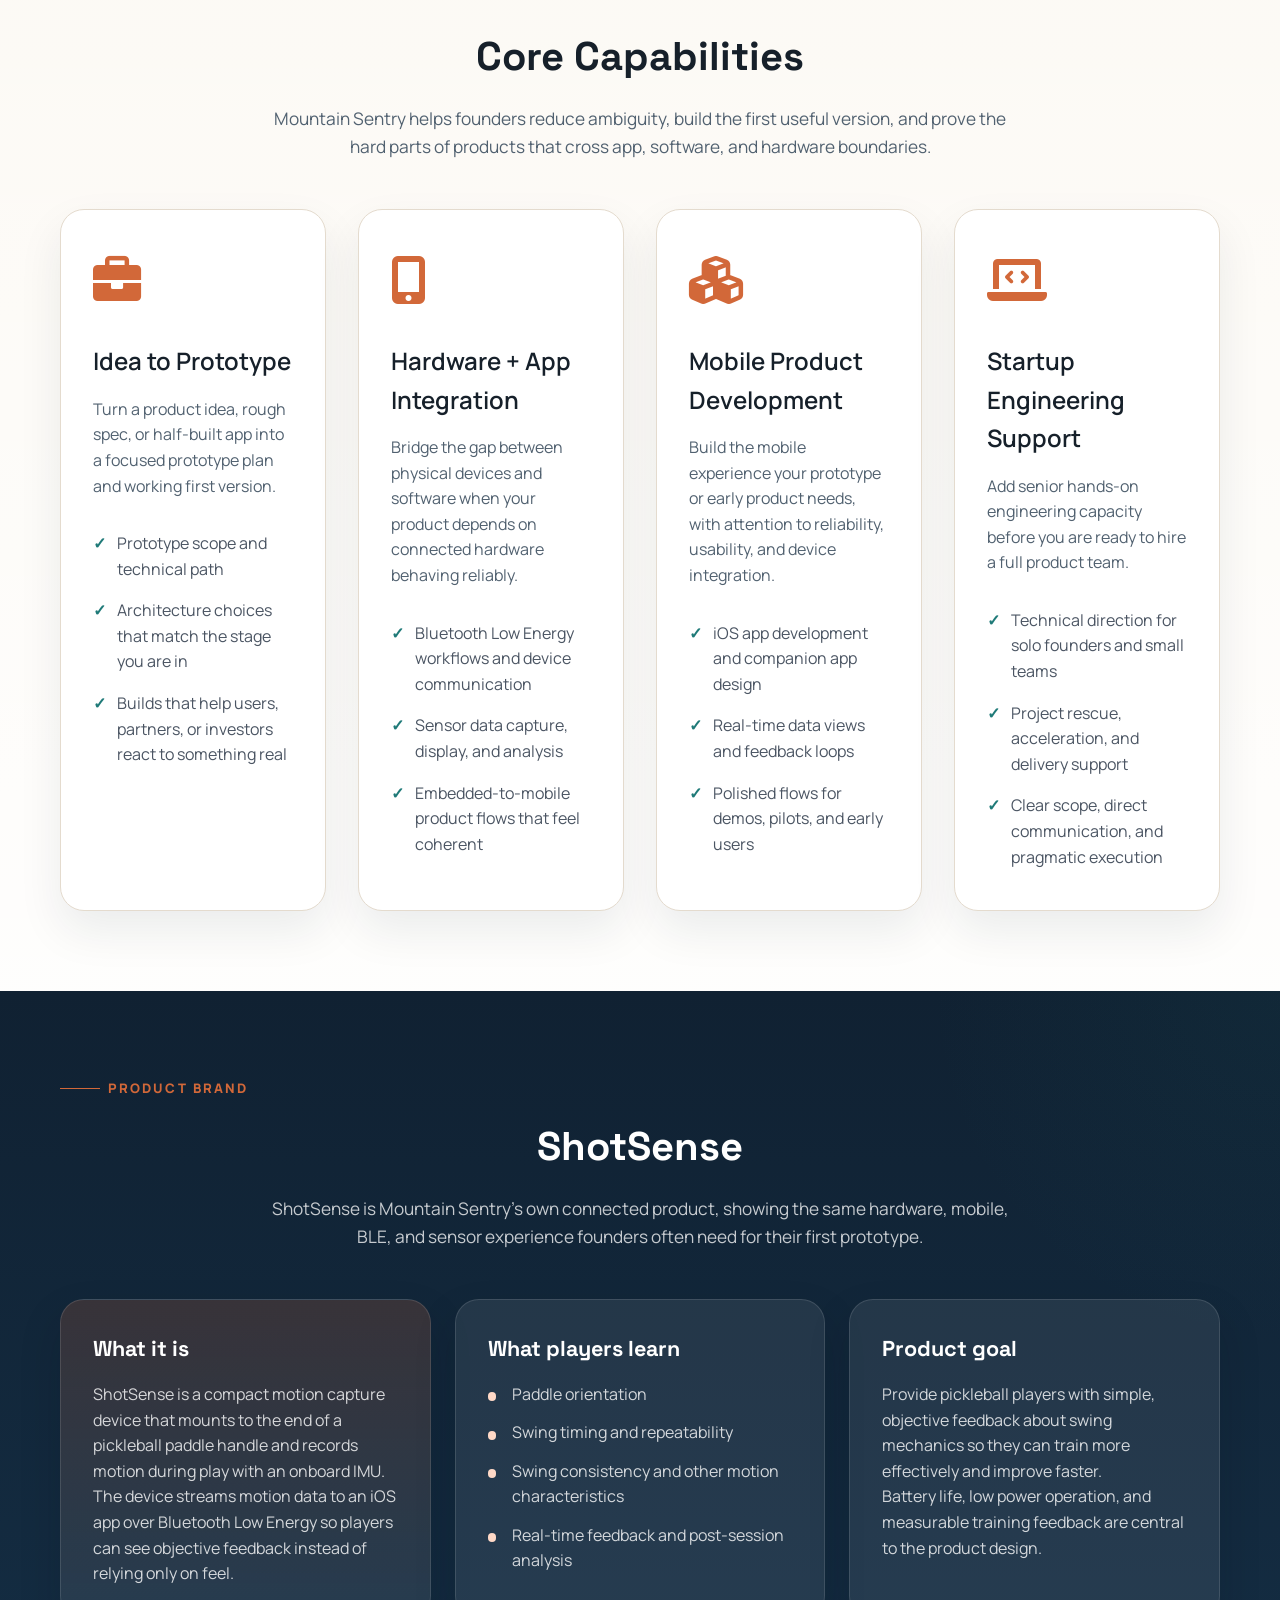
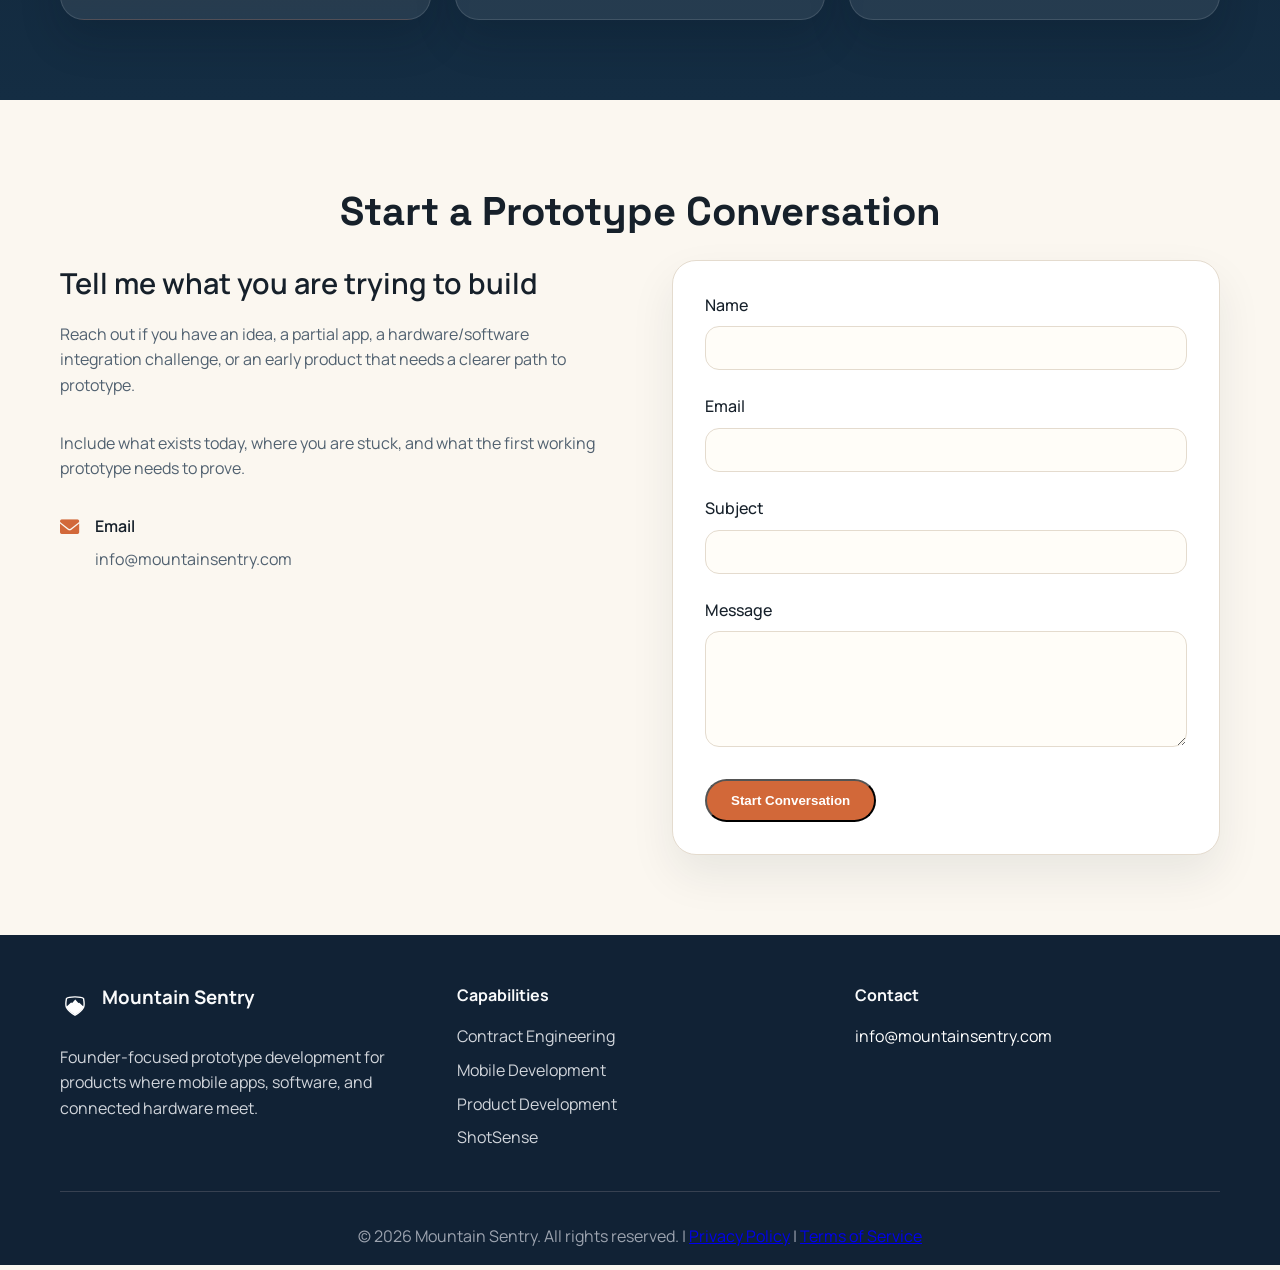
==== commit 54cae36a: "Update homepage for founder prototype positioning" ====
--- a/index.html
+++ b/index.html
@@ -52,17 +52,16 @@
         <div class="hero-logo">
           <img src="logo.svg" alt="Mountain Sentry Logo" class="hero-logo-img">
         </div>
-        <p class="eyebrow">Available for contract work</p>
+        <p class="eyebrow">Founder prototype partner</p>
         <h1>Mountain Sentry</h1>
-        <h2>Mobile, product, and software engineering services for teams shipping real products.</h2>
-        <p>Mountain Sentry is a software and product development company available for contract engagements across
-          mobile
-          development, product development, and general software engineering. We also build our own products, including
-          ShotSense.</p>
+        <h2>Turn your connected product idea into a working prototype.</h2>
+        <p>Mountain Sentry helps founders and early-stage startups move from idea, rough app, or technical uncertainty
+          to a prototype people can try, test, and improve. The strongest work happens where mobile apps, software,
+          sensors, and connected hardware meet.</p>
         <div class="hero-buttons">
-          <a href="#capabilities" class="btn btn-primary">View Capabilities</a>
-          <a href="#shotsense" class="btn btn-tertiary">Explore ShotSense</a>
-          <a href="#contact" class="btn btn-secondary">Get In Touch</a>
+          <a href="#contact" class="btn btn-primary">Start a Prototype Conversation</a>
+          <a href="#capabilities" class="btn btn-tertiary">View Capabilities</a>
+          <a href="#shotsense" class="btn btn-secondary">See ShotSense</a>
         </div>
 
       </div>
@@ -79,15 +78,16 @@
   <!-- About Section -->
   <section id="about" class="about">
     <div class="container">
-      <h2 class="section-title">About Mountain Sentry</h2>
+      <h2 class="section-title">For Founders Building the First Real Version</h2>
       <div class="about-content">
         <div class="about-text">
-          <h3>Independent engineering capacity for product teams and founders.</h3>
-          <p>Mountain Sentry works as both a contract engineering partner and a product company. We take on mobile, web, hardware and
-            software projects, help shape new product ideas, and build connected hardware and app experiences when the
-            problem calls for it.</p>
-          <p>The company is also the parent company of ShotSense, a pickleball training platform that combines embedded
-            hardware, Bluetooth Low Energy communication, and an iOS app to make swing analysis measurable.</p>
+          <h3>Hands-on product engineering from idea to initial prototype.</h3>
+          <p>Mountain Sentry works with solo founders and early-stage teams that need practical help making a product
+            real. That can mean shaping the technical path, building the first mobile experience, connecting an app to
+            hardware, or turning a promising partial build into something users can evaluate.</p>
+          <p>ShotSense is Mountain Sentry's own connected product: a pickleball training platform combining embedded
+            hardware, Bluetooth Low Energy communication, motion sensing, and an iOS app. It is direct proof of the same
+            app-plus-hardware work Mountain Sentry helps founders bring to life.</p>
 
           <!-- <div class="business-info">
             <div class="info-item">
@@ -109,12 +109,12 @@
           </div> -->
         </div>
         <div class="about-panel">
-          <h3>Engagement Areas</h3>
-          <ul>
-            <li>Product definition and technical architecture</li>
-            <li>Native and connected mobile app development</li>
-            <li>Embedded systems, BLE, and sensor-driven workflows</li>
-            <li>General application and platform engineering</li>
+          <h3>Where Founders Get Help</h3>
+          <ul>
+            <li>Clarifying the prototype your idea needs first</li>
+            <li>Choosing a practical app, device, and backend architecture</li>
+            <li>Building across mobile, embedded, BLE, and sensor workflows</li>
+            <li>Getting to a testable version without hiring a full team</li>
           </ul>
         </div>
       </div>
@@ -125,21 +125,20 @@
   <section id="capabilities" class="services">
     <div class="container">
       <h2 class="section-title">Core Capabilities</h2>
-      <p class="section-intro">Mountain Sentry is available for focused contract work, end-to-end product builds, and
-        engineering support that fills concrete gaps on a team.</p>
+      <p class="section-intro">Mountain Sentry helps founders reduce ambiguity, build the first useful version, and
+        prove the hard parts of products that cross app, software, and hardware boundaries.</p>
       <div class="services-grid">
         <div class="service-card">
           <div class="service-icon">
             <i class="fas fa-briefcase"></i>
           </div>
-          <h3>Contract Engineering</h3>
-          <p>Hands-on execution for teams that need an experienced engineer to ship product work without adding
-            permanent
-            headcount.</p>
-          <ul>
-            <li>Short and medium-term engagements</li>
-            <li>Project rescue, acceleration, and delivery support</li>
-            <li>Clear scope, direct communication, and pragmatic execution</li>
+          <h3>Idea to Prototype</h3>
+          <p>Turn a product idea, rough spec, or half-built app into a focused prototype plan and working first version.
+          </p>
+          <ul>
+            <li>Prototype scope and technical path</li>
+            <li>Architecture choices that match the stage you are in</li>
+            <li>Builds that help users, partners, or investors react to something real</li>
           </ul>
         </div>
 
@@ -147,13 +146,13 @@
           <div class="service-icon">
             <i class="fas fa-mobile-screen-button"></i>
           </div>
-          <h3>Mobile Development</h3>
-          <p>Native mobile product work with emphasis on reliable user experience, device integration, and maintainable
-            application architecture.</p>
-          <ul>
-            <li>iOS product development and companion app design</li>
-            <li>Bluetooth Low Energy device connectivity</li>
-            <li>Real-time data display, analysis workflows, and polish</li>
+          <h3>Hardware + App Integration</h3>
+          <p>Bridge the gap between physical devices and software when your product depends on connected hardware
+            behaving reliably.</p>
+          <ul>
+            <li>Bluetooth Low Energy workflows and device communication</li>
+            <li>Sensor data capture, display, and analysis</li>
+            <li>Embedded-to-mobile product flows that feel coherent</li>
           </ul>
         </div>
 
@@ -161,13 +160,13 @@
           <div class="service-icon">
             <i class="fas fa-cubes"></i>
           </div>
-          <h3>Product Development</h3>
-          <p>From concept refinement to working prototype, Mountain Sentry helps turn product ideas into testable
-            systems.</p>
-          <ul>
-            <li>Product framing and architecture</li>
-            <li>Prototype development across app, backend, and hardware edges</li>
-            <li>Feedback loops for beta programs and early users</li>
+          <h3>Mobile Product Development</h3>
+          <p>Build the mobile experience your prototype or early product needs, with attention to reliability,
+            usability, and device integration.</p>
+          <ul>
+            <li>iOS app development and companion app design</li>
+            <li>Real-time data views and feedback loops</li>
+            <li>Polished flows for demos, pilots, and early users</li>
           </ul>
         </div>
 
@@ -175,13 +174,12 @@
           <div class="service-icon">
             <i class="fas fa-laptop-code"></i>
           </div>
-          <h3>General Software Engineering</h3>
-          <p>Broad software engineering support for web services, internal tools, data pipelines, and application
-            systems that need to be made real and kept simple.</p>
-          <ul>
-            <li>Application architecture and implementation</li>
-            <li>APIs, integrations, and supporting services</li>
-            <li>Quality, performance, and maintainability improvements</li>
+          <h3>Startup Engineering Support</h3>
+          <p>Add senior hands-on engineering capacity before you are ready to hire a full product team.</p>
+          <ul>
+            <li>Technical direction for solo founders and small teams</li>
+            <li>Project rescue, acceleration, and delivery support</li>
+            <li>Clear scope, direct communication, and pragmatic execution</li>
           </ul>
         </div>
       </div>
@@ -194,8 +192,8 @@
       <div class="shotsense-header">
         <p class="eyebrow eyebrow-dark">Product Brand</p>
         <h2 class="section-title">ShotSense</h2>
-        <p class="section-intro">ShotSense is a smart pickleball training device and companion iOS experience built by
-          Mountain Sentry.</p>
+        <p class="section-intro">ShotSense is Mountain Sentry's own connected product, showing the same hardware,
+          mobile, BLE, and sensor experience founders often need for their first prototype.</p>
       </div>
       <div class="shotsense-grid">
         <article class="shotsense-card shotsense-card-primary">
@@ -228,13 +226,14 @@
   <!-- Contact Section -->
   <section id="contact" class="contact">
     <div class="container">
-      <h2 class="section-title">Contact Us</h2>
+      <h2 class="section-title">Start a Prototype Conversation</h2>
       <div class="contact-content">
         <div class="contact-info">
-          <h3>Get In Touch</h3>
-          <p>Reach out about contract software engineering, mobile development, product development, or ShotSense.</p>
-          <p class="contact-note">If you are looking for a contractor who can work across app, product, and connected
-            device boundaries, include a short note about your project and timeline.</p>
+          <h3>Tell me what you are trying to build</h3>
+          <p>Reach out if you have an idea, a partial app, a hardware/software integration challenge, or an early
+            product that needs a clearer path to prototype.</p>
+          <p class="contact-note">Include what exists today, where you are stuck, and what the first working prototype
+            needs to prove.</p>
 
           <div class="contact-details">
             <div class="contact-item">
@@ -282,8 +281,8 @@
             <img src="logo.svg" alt="Mountain Sentry Logo" class="footer-logo-img">
             <h3>Mountain Sentry</h3>
           </div>
-          <p>Contract software engineering, mobile development, product development, and the parent company behind
-            ShotSense.</p>
+          <p>Founder-focused prototype development for products where mobile apps, software, and connected hardware
+            meet.</p>
         </div>
         <div class="footer-section">
           <h4>Capabilities</h4>
@@ -313,4 +312,4 @@
   <script src="script.js"></script>
 </body>
 
-</html>+</html>
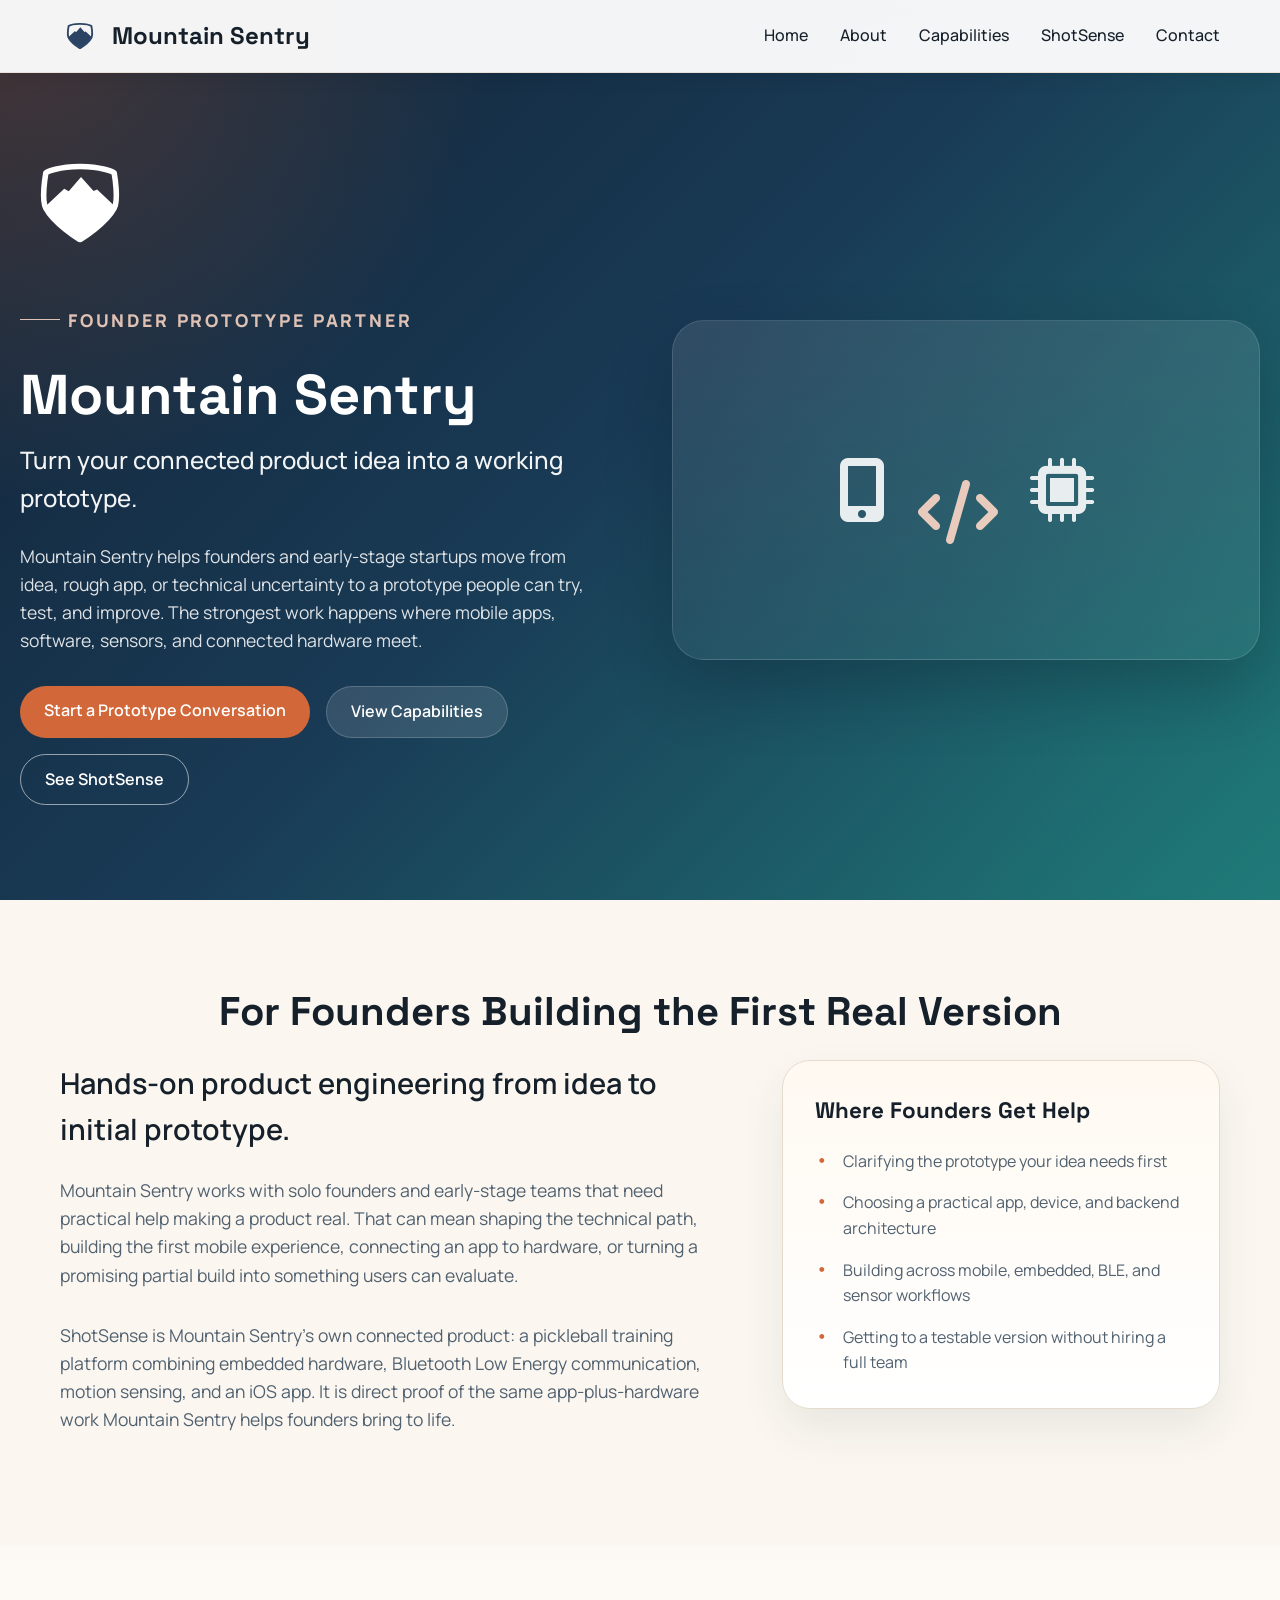
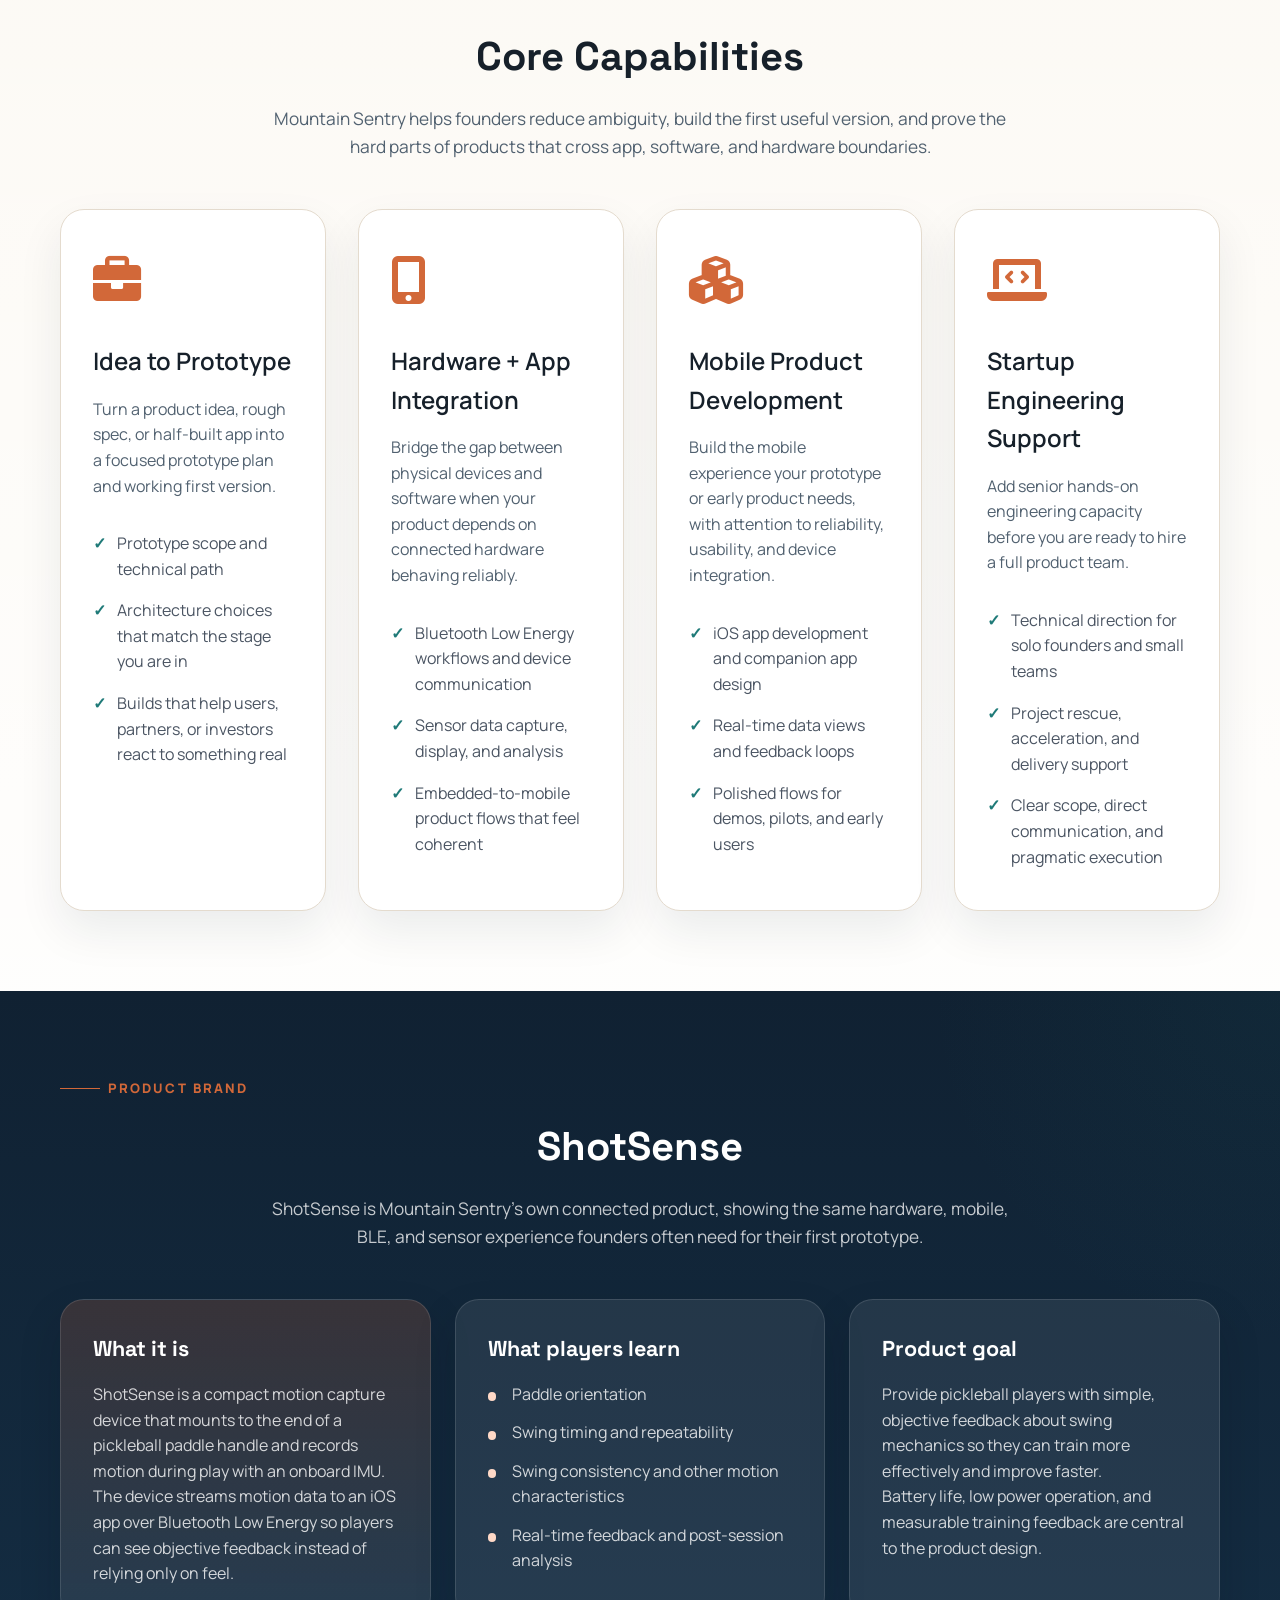
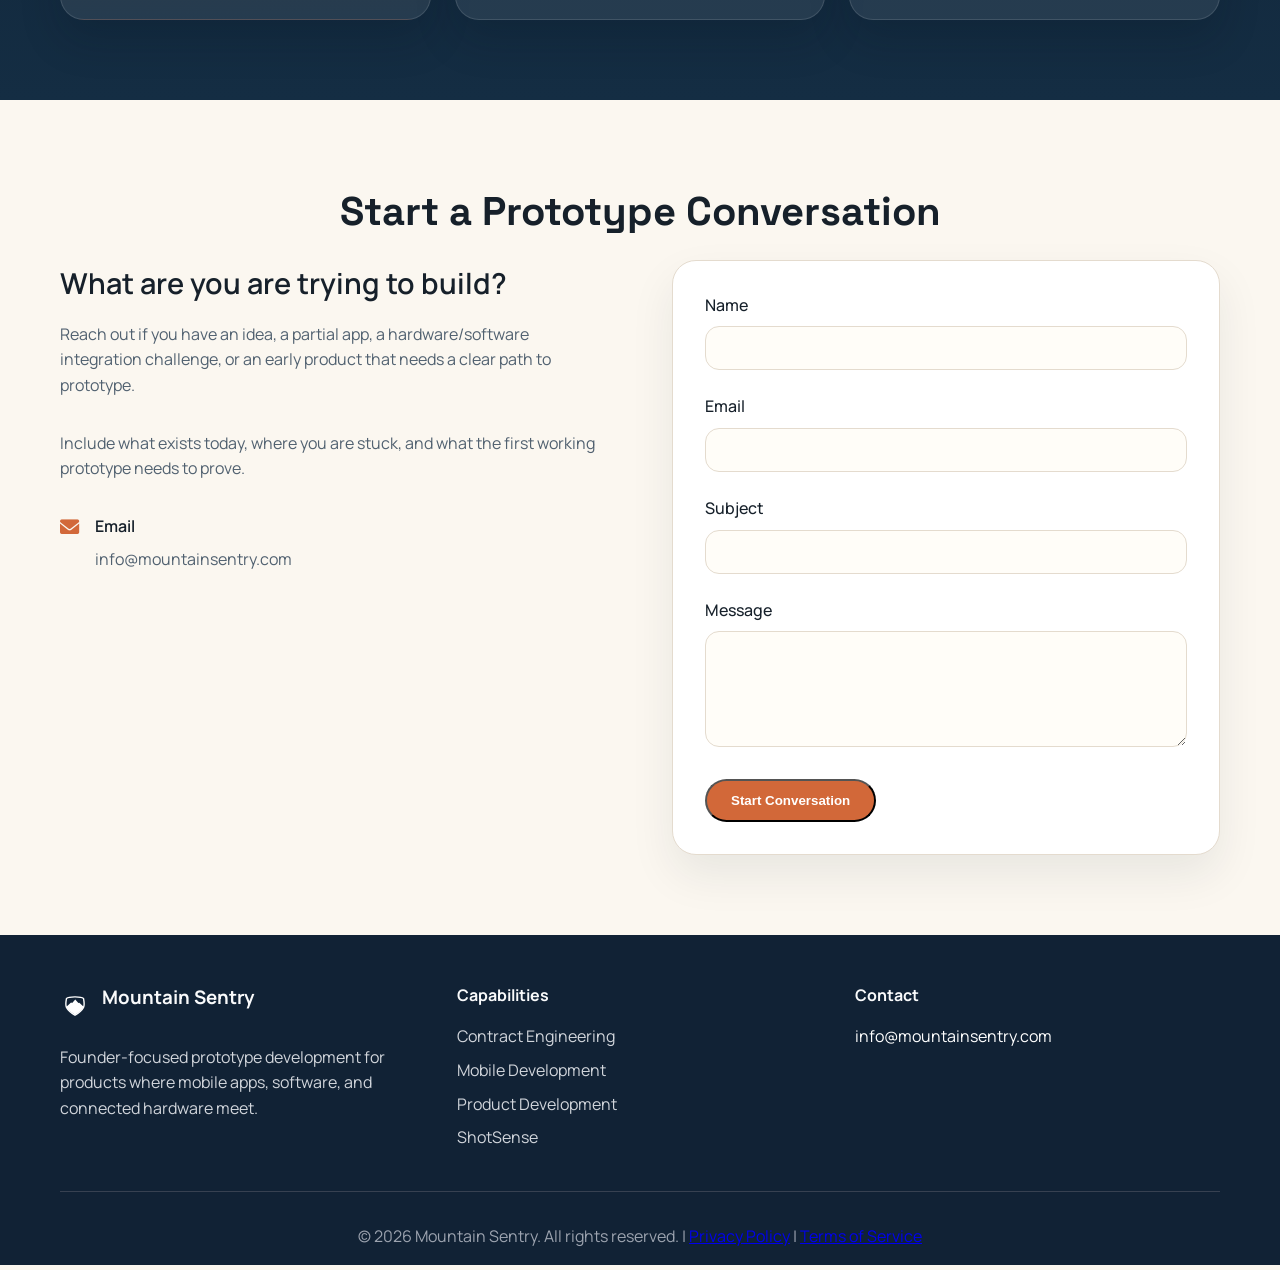
==== commit f6af2c4a: "update form" ====
--- a/index.html
+++ b/index.html
@@ -229,9 +229,9 @@
       <h2 class="section-title">Start a Prototype Conversation</h2>
       <div class="contact-content">
         <div class="contact-info">
-          <h3>Tell me what you are trying to build</h3>
+          <h3>What are you are trying to build?</h3>
           <p>Reach out if you have an idea, a partial app, a hardware/software integration challenge, or an early
-            product that needs a clearer path to prototype.</p>
+            product that needs a clear path to prototype.</p>
           <p class="contact-note">Include what exists today, where you are stuck, and what the first working prototype
             needs to prove.</p>
 
@@ -248,7 +248,8 @@
         </div>
 
         <div class="contact-form">
-          <form id="contactForm">
+          <form id="contactForm" action="https://api.web3forms.com/submit" method="POST">
+            <input type="hidden" name="access_key" value="8e9e11ef-8d4d-4bc2-8a23-2934b04b0bfe">
             <div class="form-group">
               <label for="name">Name</label>
               <input type="text" id="name" name="name" required>
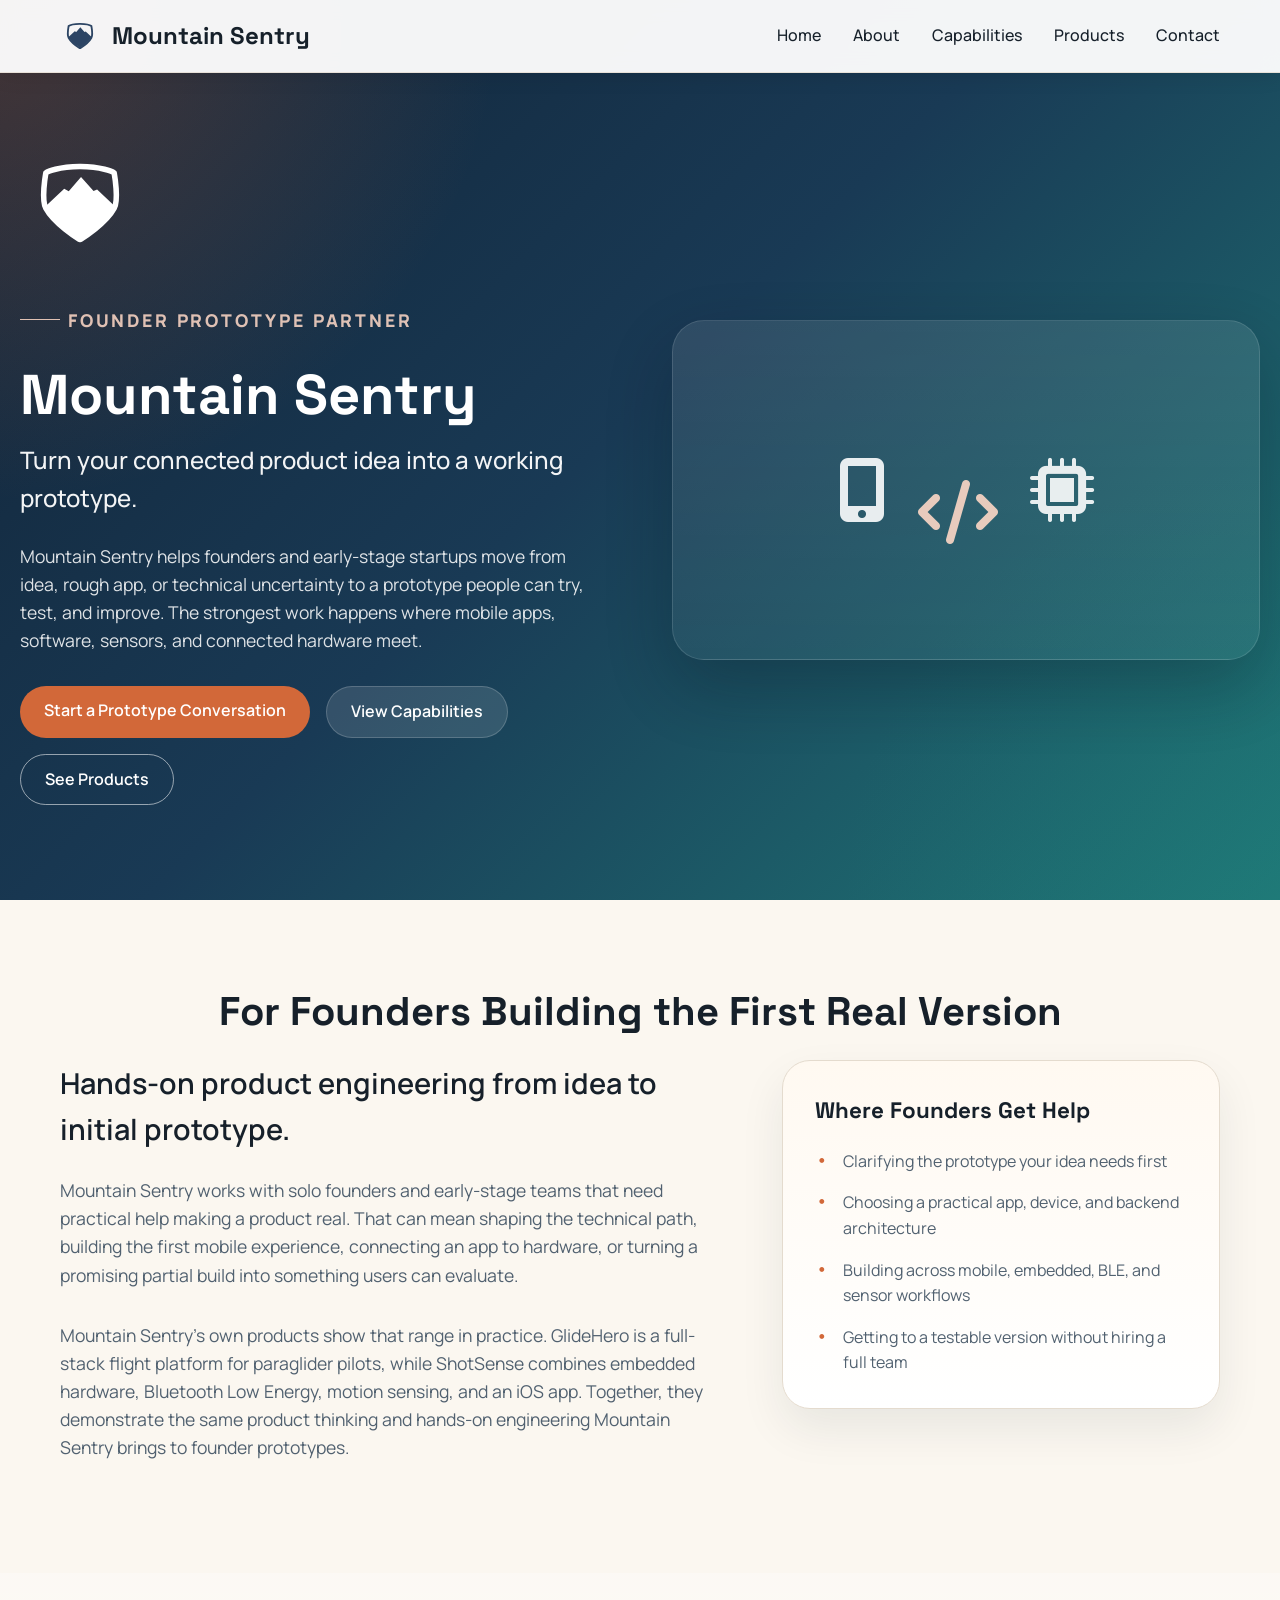
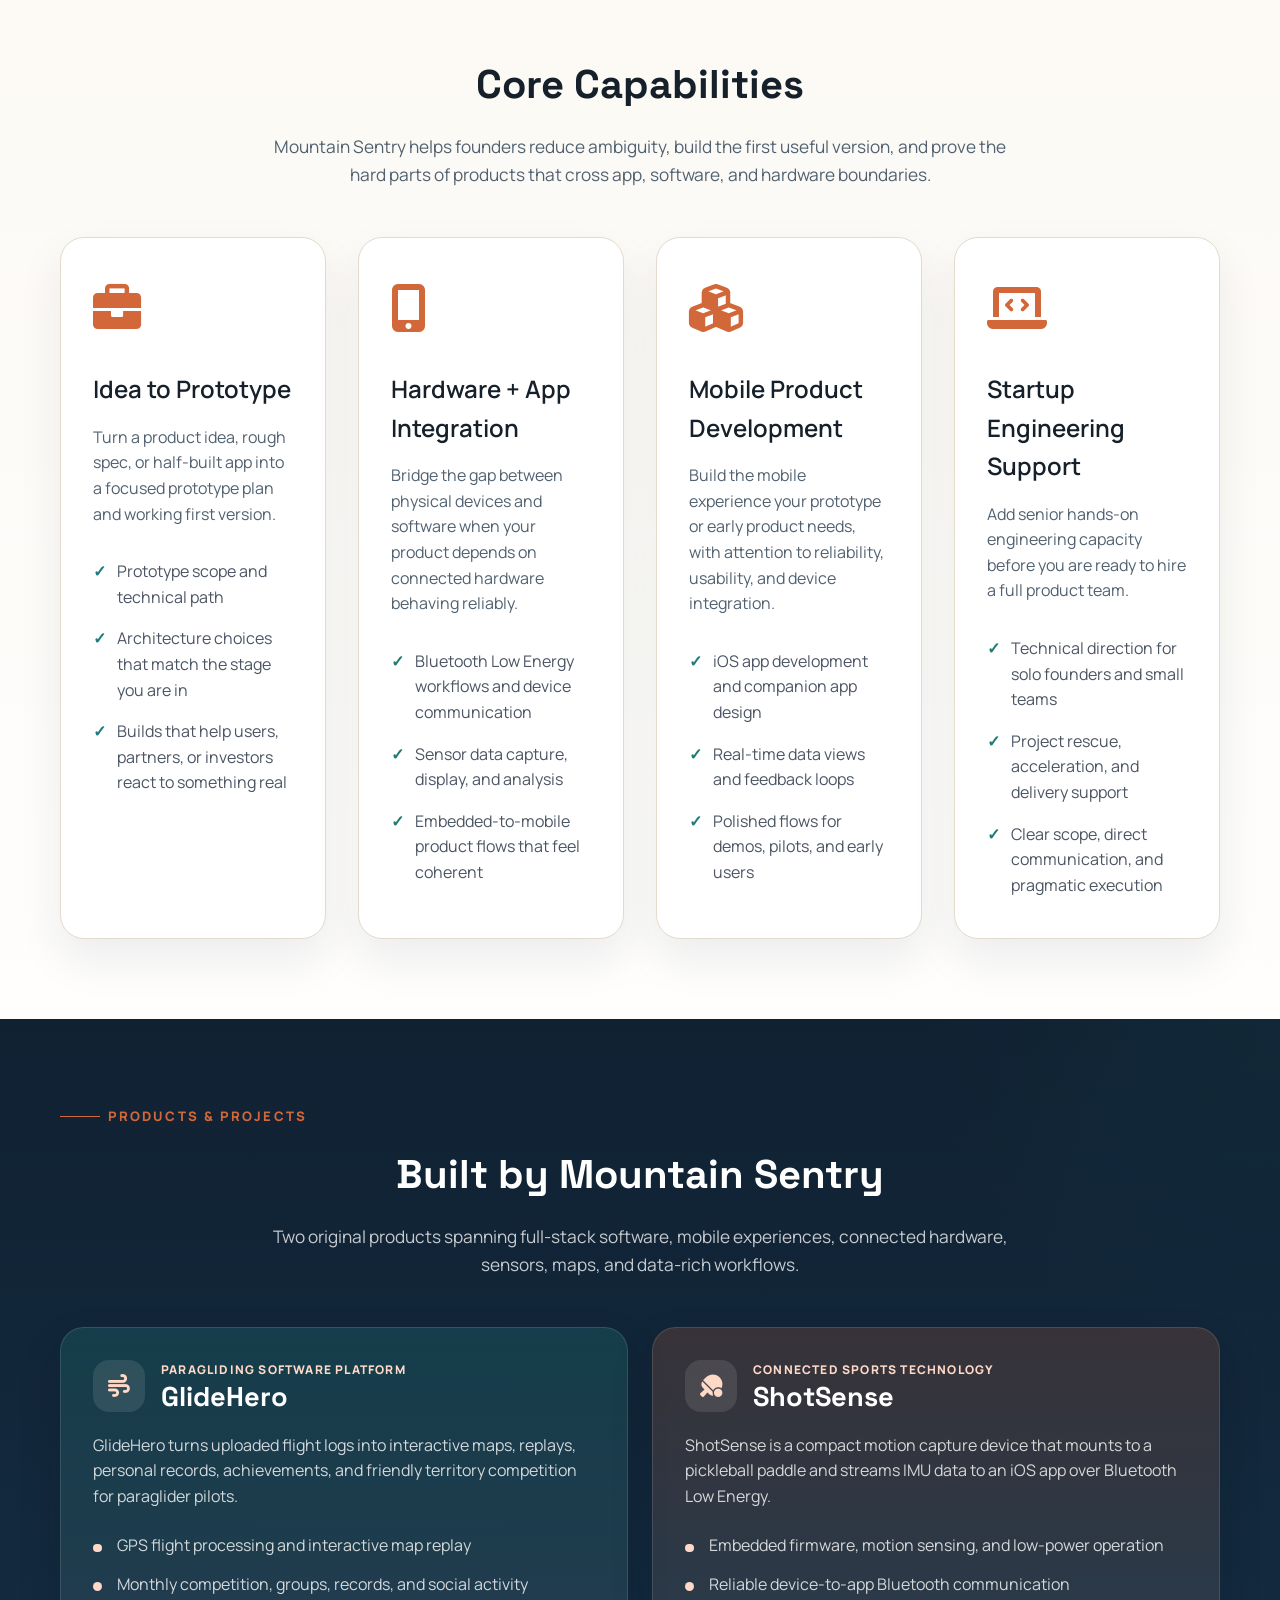
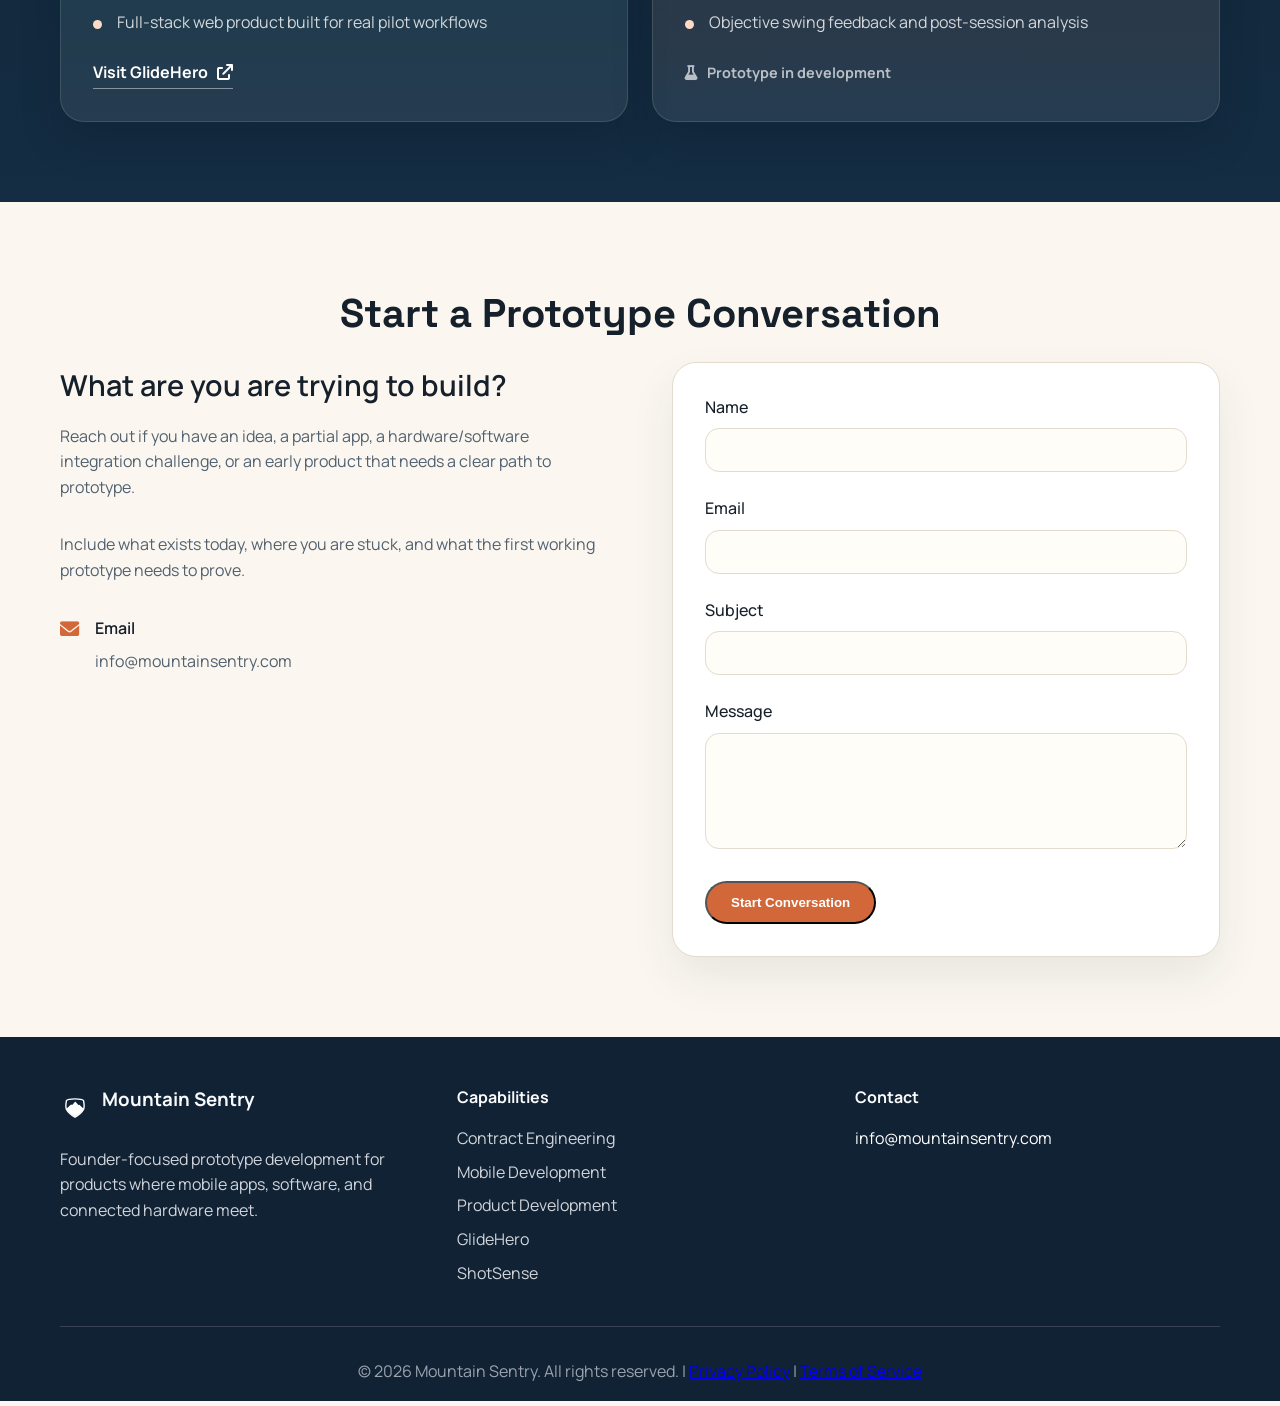
==== commit 2f981fb1: "Update homepage for founder prototype positioning" ====
--- a/index.html
+++ b/index.html
@@ -31,7 +31,7 @@
           <a href="#capabilities" class="nav-link">Capabilities</a>
         </li>
         <li class="nav-item">
-          <a href="#shotsense" class="nav-link">ShotSense</a>
+          <a href="#products" class="nav-link">Products</a>
         </li>
         <li class="nav-item">
           <a href="#contact" class="nav-link">Contact</a>
@@ -61,7 +61,7 @@
         <div class="hero-buttons">
           <a href="#contact" class="btn btn-primary">Start a Prototype Conversation</a>
           <a href="#capabilities" class="btn btn-tertiary">View Capabilities</a>
-          <a href="#shotsense" class="btn btn-secondary">See ShotSense</a>
+          <a href="#products" class="btn btn-secondary">See Products</a>
         </div>
 
       </div>
@@ -85,9 +85,10 @@
           <p>Mountain Sentry works with solo founders and early-stage teams that need practical help making a product
             real. That can mean shaping the technical path, building the first mobile experience, connecting an app to
             hardware, or turning a promising partial build into something users can evaluate.</p>
-          <p>ShotSense is Mountain Sentry's own connected product: a pickleball training platform combining embedded
-            hardware, Bluetooth Low Energy communication, motion sensing, and an iOS app. It is direct proof of the same
-            app-plus-hardware work Mountain Sentry helps founders bring to life.</p>
+          <p>Mountain Sentry's own products show that range in practice. GlideHero is a full-stack flight platform for
+            paraglider pilots, while ShotSense combines embedded hardware, Bluetooth Low Energy, motion sensing, and an
+            iOS app. Together, they demonstrate the same product thinking and hands-on engineering Mountain Sentry
+            brings to founder prototypes.</p>
 
           <!-- <div class="business-info">
             <div class="info-item">
@@ -186,38 +187,52 @@
     </div>
   </section>
 
-  <!-- ShotSense Section -->
-  <section id="shotsense" class="shotsense">
-    <div class="container">
-      <div class="shotsense-header">
-        <p class="eyebrow eyebrow-dark">Product Brand</p>
-        <h2 class="section-title">ShotSense</h2>
-        <p class="section-intro">ShotSense is Mountain Sentry's own connected product, showing the same hardware,
-          mobile, BLE, and sensor experience founders often need for their first prototype.</p>
-      </div>
-      <div class="shotsense-grid">
-        <article class="shotsense-card shotsense-card-primary">
-          <h3>What it is</h3>
-          <p>ShotSense is a compact motion capture device that mounts to the end of a pickleball paddle handle and
-            records motion during play with an onboard IMU.</p>
-          <p>The device streams motion data to an iOS app over Bluetooth Low Energy so players can see objective
-            feedback instead of relying only on feel.</p>
+  <!-- Products Section -->
+  <section id="products" class="products">
+    <div class="container">
+      <div class="products-header">
+        <p class="eyebrow eyebrow-dark">Products &amp; Projects</p>
+        <h2 class="section-title">Built by Mountain Sentry</h2>
+        <p class="section-intro">Two original products spanning full-stack software, mobile experiences, connected
+          hardware, sensors, maps, and data-rich workflows.</p>
+      </div>
+      <div class="products-grid">
+        <article class="product-card product-card-glidehero">
+          <div class="product-card-heading">
+            <div class="product-icon" aria-hidden="true"><i class="fas fa-wind"></i></div>
+            <div>
+              <p class="product-type">Paragliding software platform</p>
+              <h3>GlideHero</h3>
+            </div>
+          </div>
+          <p>GlideHero turns uploaded flight logs into interactive maps, replays, personal records, achievements, and
+            friendly territory competition for paraglider pilots.</p>
+          <ul>
+            <li>GPS flight processing and interactive map replay</li>
+            <li>Monthly competition, groups, records, and social activity</li>
+            <li>Full-stack web product built for real pilot workflows</li>
+          </ul>
+          <a class="product-link" href="https://glidehero.com" target="_blank" rel="noopener noreferrer">
+            Visit GlideHero <i class="fas fa-arrow-up-right-from-square" aria-hidden="true"></i>
+          </a>
         </article>
-        <article class="shotsense-card">
-          <h3>What players learn</h3>
-          <ul>
-            <li>Paddle orientation</li>
-            <li>Swing timing and repeatability</li>
-            <li>Swing consistency and other motion characteristics</li>
-            <li>Real-time feedback and post-session analysis</li>
-          </ul>
-        </article>
-
-        <article class="shotsense-card">
-          <h3>Product goal</h3>
-          <p>Provide pickleball players with simple, objective feedback about swing mechanics so they can train more
-            effectively and improve faster.</p>
-          <p>Battery life, low power operation, and measurable training feedback are central to the product design.</p>
+
+        <article class="product-card product-card-shotsense">
+          <div class="product-card-heading">
+            <div class="product-icon" aria-hidden="true"><i class="fas fa-table-tennis-paddle-ball"></i></div>
+            <div>
+              <p class="product-type">Connected sports technology</p>
+              <h3>ShotSense</h3>
+            </div>
+          </div>
+          <p>ShotSense is a compact motion capture device that mounts to a pickleball paddle and streams IMU data to
+            an iOS app over Bluetooth Low Energy.</p>
+          <ul>
+            <li>Embedded firmware, motion sensing, and low-power operation</li>
+            <li>Reliable device-to-app Bluetooth communication</li>
+            <li>Objective swing feedback and post-session analysis</li>
+          </ul>
+          <p class="product-status"><i class="fas fa-flask" aria-hidden="true"></i> Prototype in development</p>
         </article>
       </div>
     </div>
@@ -291,7 +306,8 @@
             <li><a href="#capabilities">Contract Engineering</a></li>
             <li><a href="#capabilities">Mobile Development</a></li>
             <li><a href="#capabilities">Product Development</a></li>
-            <li><a href="#shotsense">ShotSense</a></li>
+            <li><a href="#products">GlideHero</a></li>
+            <li><a href="#products">ShotSense</a></li>
           </ul>
         </div>
         <div class="footer-section">
--- a/styles.css
+++ b/styles.css
@@ -450,8 +450,8 @@
   font-weight: bold;
 }
 
-/* ShotSense Section */
-.shotsense {
+/* Products Section */
+.products {
   padding: 5rem 0;
   background:
     radial-gradient(circle at top right,
@@ -461,26 +461,26 @@
   color: white;
 }
 
-.shotsense .section-title,
-.shotsense .section-intro {
+.products .section-title,
+.products .section-intro {
   color: white;
 }
 
-.shotsense .section-intro {
+.products .section-intro {
   color: rgba(255, 255, 255, 0.76);
 }
 
-.shotsense-header {
+.products-header {
   margin-bottom: 3rem;
 }
 
-.shotsense-grid {
-  display: grid;
-  grid-template-columns: repeat(auto-fit, minmax(250px, 1fr));
+.products-grid {
+  display: grid;
+  grid-template-columns: repeat(2, minmax(0, 1fr));
   gap: 1.5rem;
 }
 
-.shotsense-card {
+.product-card {
   padding: 2rem;
   border-radius: 24px;
   background: rgba(255, 255, 255, 0.08);
@@ -488,35 +488,70 @@
   box-shadow: 0 20px 40px rgba(8, 18, 29, 0.18);
 }
 
-.shotsense-card-primary {
+.product-card-glidehero {
+  background: linear-gradient(180deg,
+      rgba(31, 122, 120, 0.28),
+      rgba(255, 255, 255, 0.08));
+}
+
+.product-card-shotsense {
   background: linear-gradient(180deg,
       rgba(210, 104, 57, 0.2),
       rgba(255, 255, 255, 0.08));
 }
 
-.shotsense-card h3 {
+.product-card-heading {
+  display: flex;
+  align-items: center;
+  gap: 1rem;
+  margin-bottom: 1.25rem;
+}
+
+.product-icon {
+  flex: 0 0 auto;
+  width: 3.25rem;
+  height: 3.25rem;
+  display: grid;
+  place-items: center;
+  border-radius: 16px;
+  background: rgba(255, 255, 255, 0.1);
+  color: #ffd9c7;
+  font-size: 1.4rem;
+}
+
+.product-type {
+  margin-bottom: 0.15rem;
+  color: #ffd9c7;
+  font-size: 0.75rem;
+  font-weight: 800;
+  letter-spacing: 0.1em;
+  text-transform: uppercase;
+}
+
+.product-card h3 {
   font-family: 'Space Grotesk', sans-serif;
-  margin-bottom: 1rem;
-  font-size: 1.35rem;
-}
-
-.shotsense-card p,
-.shotsense-card li {
+  font-size: 1.7rem;
+  line-height: 1.15;
+}
+
+.product-card>p,
+.product-card li {
   color: rgba(255, 255, 255, 0.8);
 }
 
-.shotsense-card ul {
+.product-card ul {
   list-style: none;
   display: grid;
   gap: 0.8rem;
-}
-
-.shotsense-card li {
+  margin: 1.5rem 0;
+}
+
+.product-card li {
   position: relative;
   padding-left: 1.5rem;
 }
 
-.shotsense-card li::before {
+.product-card li::before {
   content: '';
   position: absolute;
   left: 0;
@@ -525,6 +560,30 @@
   height: 0.55rem;
   border-radius: 999px;
   background: #ffd9c7;
+}
+
+.product-link,
+.product-status {
+  display: inline-flex;
+  align-items: center;
+  gap: 0.55rem;
+  font-weight: 700;
+}
+
+.product-link {
+  color: white;
+  text-decoration: none;
+  border-bottom: 1px solid rgba(255, 255, 255, 0.45);
+  padding-bottom: 0.15rem;
+}
+
+.product-link:hover {
+  color: #ffd9c7;
+}
+
+.product-status {
+  color: rgba(255, 255, 255, 0.68) !important;
+  font-size: 0.9rem;
 }
 
 /* Contact Section */
@@ -740,6 +799,10 @@
     grid-template-columns: 1fr;
   }
 
+  .products-grid {
+    grid-template-columns: 1fr;
+  }
+
   .hero-buttons {
     justify-content: center;
   }
@@ -762,9 +825,9 @@
     padding: 1.5rem;
   }
 
-  .shotsense-card,
+  .product-card,
   .contact-form,
   .about-panel {
     padding: 1.5rem;
   }
-}+}
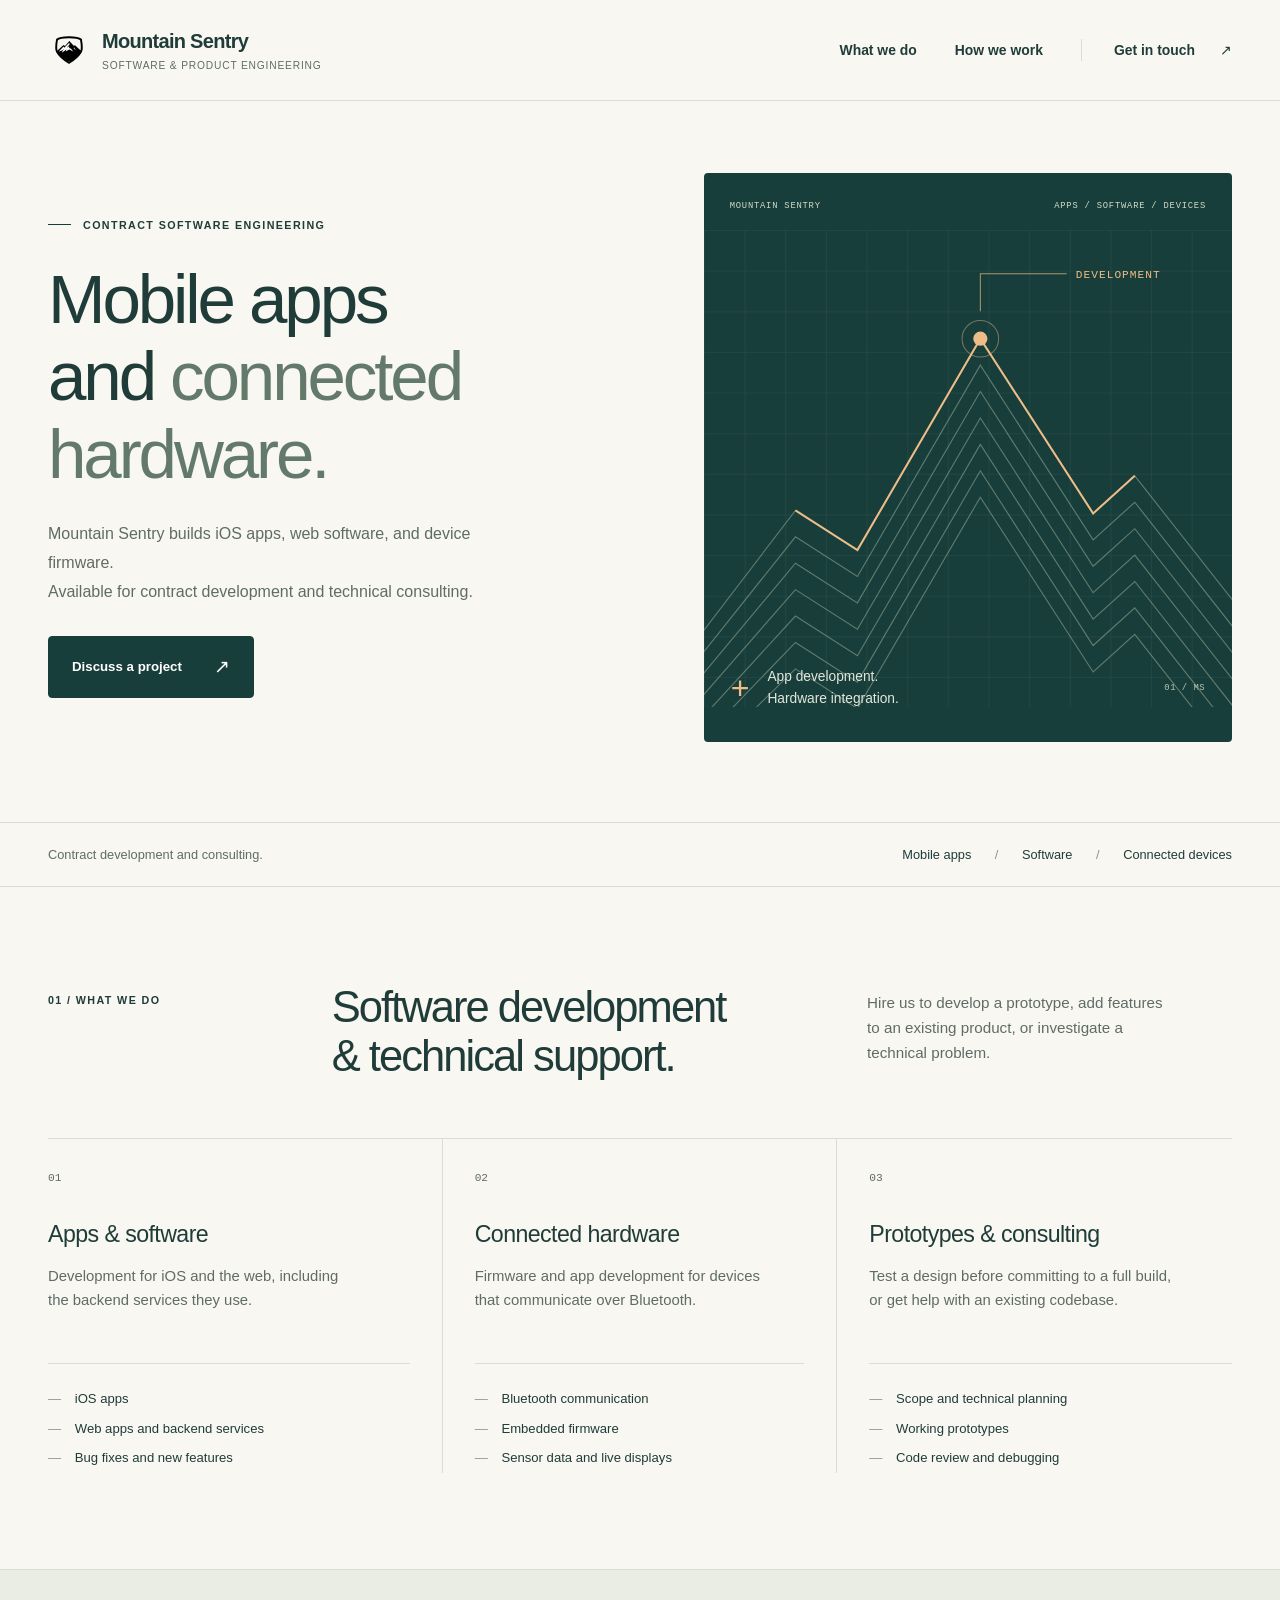
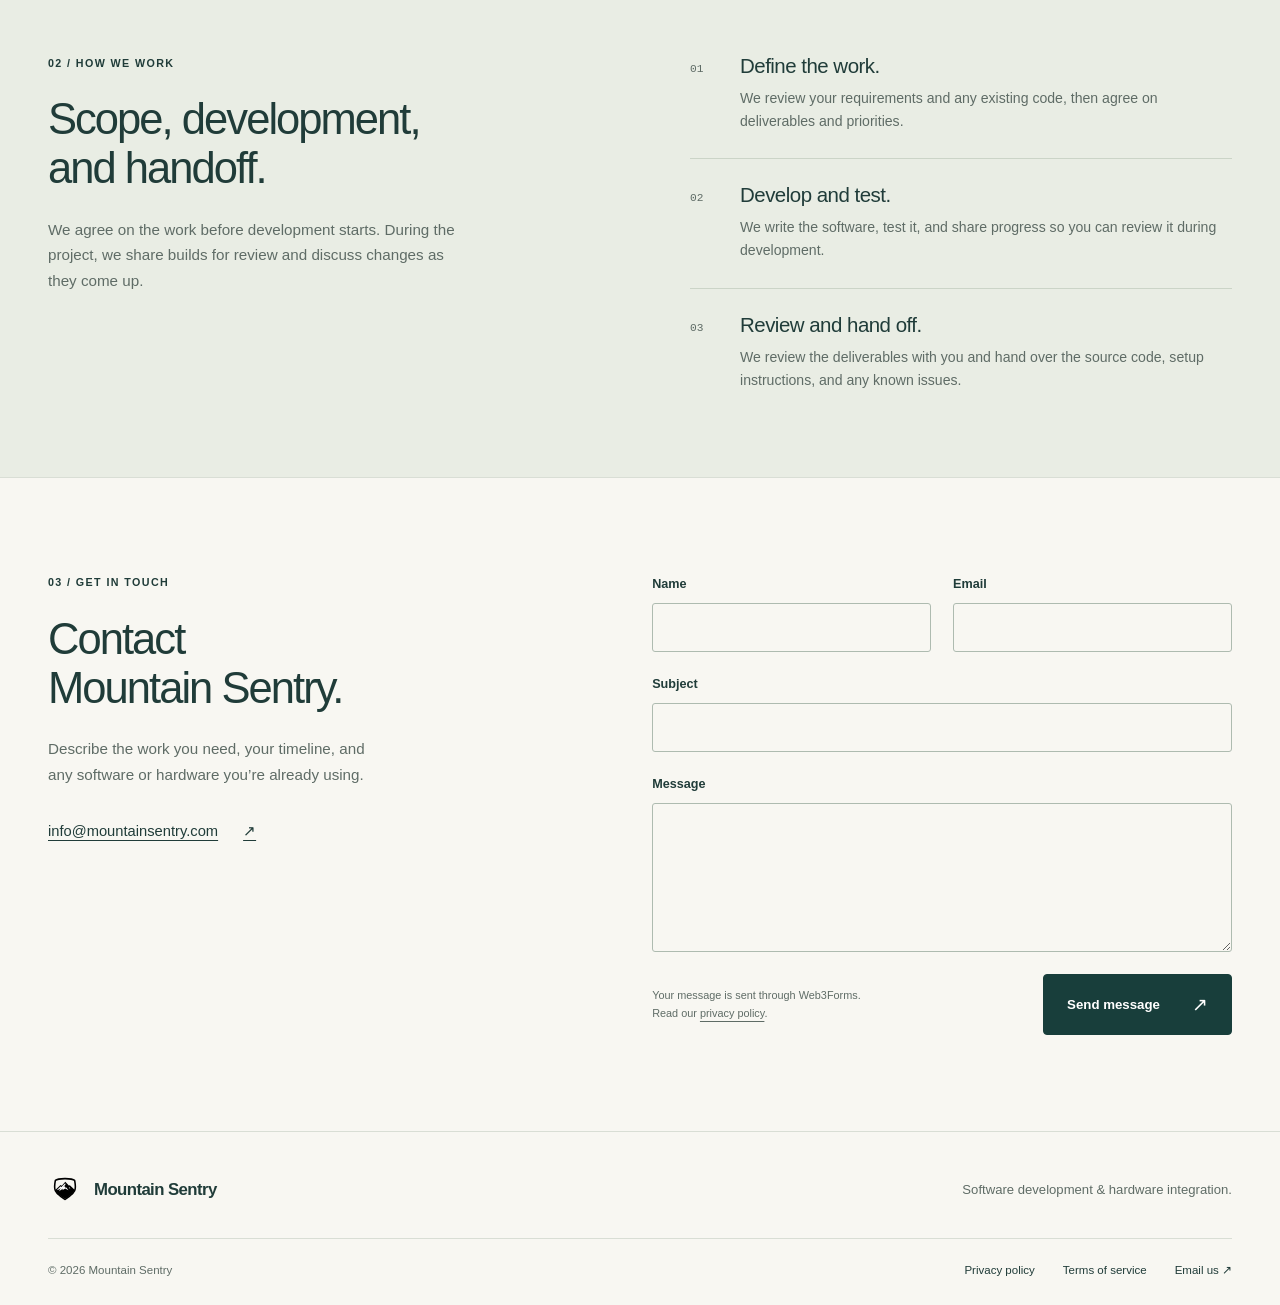
==== commit debbd6a7: "update site" ====
--- a/index.html
+++ b/index.html
@@ -1,332 +1,268 @@
 <!DOCTYPE html>
 <html lang="en">
-
-<head>
-  <meta charset="UTF-8">
-  <meta name="viewport" content="width=device-width, initial-scale=1.0">
-  <title>Mountain Sentry - Contract Software Engineering and Product Development</title>
-  <link rel="stylesheet" href="styles.css">
-  <link
-    href="https://fonts.googleapis.com/css2?family=Manrope:wght@400;500;600;700;800&family=Space+Grotesk:wght@500;700&display=swap"
-    rel="stylesheet">
-  <link rel="stylesheet" href="https://cdnjs.cloudflare.com/ajax/libs/font-awesome/6.0.0/css/all.min.css">
-</head>
-
-<body>
-  <!-- Navigation -->
-  <nav class="navbar">
-    <div class="nav-container">
-      <div class="nav-logo">
-        <img src="logo.svg" alt="Mountain Sentry Logo" class="logo-img">
-        <h2>Mountain Sentry</h2>
+  <head>
+    <meta charset="UTF-8">
+    <meta name="viewport" content="width=device-width, initial-scale=1.0">
+    <meta name="description" content="Contract development for iOS apps, web software, embedded firmware, and Bluetooth devices.">
+    <meta name="theme-color" content="#183e3b">
+    <title>Mountain Sentry — Software & Product Engineering</title>
+    <link rel="icon" href="logo.svg" type="image/svg+xml">
+    <link rel="stylesheet" href="styles.css">
+    <script src="script.js" defer></script>
+  </head>
+  <body>
+    <a class="skip-link" href="#main">Skip to content</a>
+    <header class="site-header">
+      <nav class="container nav" aria-label="Main navigation">
+        <a class="brand" href="index.html" aria-label="Mountain Sentry home"><img src="logo.svg" width="40" height="40" alt=""><span>Mountain Sentry<span class="brand-detail">Software &amp; product engineering</span></span></a>
+        <button class="menu-toggle" type="button" aria-expanded="false" aria-controls="nav-menu" hidden>Menu <span aria-hidden="true">+</span></button>
+        <ul class="nav-menu" id="nav-menu">
+          <li>
+            <a href="#capabilities">What we do</a>
+          </li>
+          <li>
+            <a href="#about">How we work</a>
+          </li>
+          <li>
+            <a class="nav-contact" href="#contact">Get in touch <span aria-hidden="true">↗</span></a>
+          </li>
+        </ul>
+      </nav>
+    </header>
+    <main id="main">
+      <section class="hero container" aria-labelledby="hero-title">
+        <div class="hero-copy">
+          <p class="eyebrow">
+            <span class="small-rule"></span> Contract software engineering
+          </p>
+          <h1 id="hero-title">
+            Mobile apps<br>and <em>connected<br>hardware.</em>
+          </h1>
+          <p class="hero-intro">
+            Mountain Sentry builds iOS apps, web software, and device firmware.<br>Available for contract development and technical consulting.
+          </p>
+          <a class="button" href="#contact">Discuss a project <span aria-hidden="true">↗</span></a>
+        </div>
+        <div class="hero-art" aria-hidden="true">
+          <div class="art-heading">
+            <span>MOUNTAIN SENTRY</span><span>APPS / SOFTWARE / DEVICES</span>
+          </div>
+          <svg class="mountain-drawing" viewBox="0 0 520 470" fill="none" xmlns="http://www.w3.org/2000/svg">
+            <defs>
+              <pattern id="grid" width="40" height="40" patternUnits="userSpaceOnUse"><path d="M40 0H0V40" stroke="currentColor" stroke-opacity=".12"/></pattern>
+            </defs>
+            <path fill="url(#grid)" d="M0 0h520v470H0z"/>
+            <g stroke="currentColor" stroke-width="1.1" opacity=".45">
+              <path d="M-20 420 90 276 151 315 272 107 383 279 424 242 550 402"/>
+              <path d="M-20 440 90 302 151 341 272 133 383 305 424 268 550 428"/>
+              <path d="M-20 460 90 328 151 367 272 159 383 331 424 294 550 454"/>
+              <path d="M-20 480 90 354 151 393 272 185 383 357 424 320 550 480"/>
+              <path d="M-20 500 90 380 151 419 272 211 383 383 424 346 550 506"/>
+              <path d="M-20 520 90 406 151 445 272 237 383 409 424 372 550 532"/>
+              <path d="M-20 540 90 432 151 471 272 263 383 435 424 398 550 558"/>
+            </g>
+            <path d="m90 276 61 39 121-208 111 172 41-37" stroke="#eebc87" stroke-width="2"/>
+            <circle cx="272" cy="107" r="7" fill="#eebc87"/><circle cx="272" cy="107" r="18" stroke="#eebc87" stroke-opacity=".45"/>
+            <path d="M272 80V43h85" stroke="#eebc87" stroke-opacity=".7"/>
+            <text x="366" y="47" fill="#eebc87" font-family="monospace" font-size="11" letter-spacing="1">DEVELOPMENT</text>
+          </svg>
+          <div class="art-caption">
+            <span class="art-cross">+</span>
+            <p>
+              App development.<br>Hardware integration.
+            </p>
+            <span class="art-index">01 / MS</span>
+          </div>
+        </div>
+      </section>
+      <div class="discipline-strip">
+        <div class="container">
+          <span>Contract development and consulting.</span>
+          <p>
+            Mobile apps <span aria-hidden="true">/</span> Software <span aria-hidden="true">/</span> Connected devices
+          </p>
+        </div>
       </div>
-      <ul class="nav-menu">
-        <li class="nav-item">
-          <a href="#home" class="nav-link">Home</a>
-        </li>
-        <li class="nav-item">
-          <a href="#about" class="nav-link">About</a>
-        </li>
-        <li class="nav-item">
-          <a href="#capabilities" class="nav-link">Capabilities</a>
-        </li>
-        <li class="nav-item">
-          <a href="#products" class="nav-link">Products</a>
-        </li>
-        <li class="nav-item">
-          <a href="#contact" class="nav-link">Contact</a>
-        </li>
-      </ul>
-      <div class="hamburger">
-        <span class="bar"></span>
-        <span class="bar"></span>
-        <span class="bar"></span>
+      <section class="section container" id="capabilities" aria-labelledby="capabilities-title">
+        <div class="section-heading">
+          <p class="eyebrow">
+            01 / What we do
+          </p>
+          <h2 id="capabilities-title">
+            Software development<br>&amp; technical support.
+          </h2>
+          <p>
+            Hire us to develop a prototype, add features to an existing product, or investigate a technical problem.
+          </p>
+        </div>
+        <div class="capability-grid">
+          <article class="capability">
+            <span class="service-number">01</span>
+            <h3>
+              Apps &amp; software
+            </h3>
+            <p>
+              Development for iOS and the web, including the backend services they use.
+            </p>
+            <ul>
+              <li>
+                iOS apps
+              </li>
+              <li>
+                Web apps and backend services
+              </li>
+              <li>
+                Bug fixes and new features
+              </li>
+            </ul>
+          </article>
+          <article class="capability">
+            <span class="service-number">02</span>
+            <h3>
+              Connected hardware
+            </h3>
+            <p>
+              Firmware and app development for devices that communicate over Bluetooth.
+            </p>
+            <ul>
+              <li>
+                Bluetooth communication
+              </li>
+              <li>
+                Embedded firmware
+              </li>
+              <li>
+                Sensor data and live displays
+              </li>
+            </ul>
+          </article>
+          <article class="capability">
+            <span class="service-number">03</span>
+            <h3>
+              Prototypes &amp; consulting
+            </h3>
+            <p>
+              Test a design before committing to a full build, or get help with an existing codebase.
+            </p>
+            <ul>
+              <li>
+                Scope and technical planning
+              </li>
+              <li>
+                Working prototypes
+              </li>
+              <li>
+                Code review and debugging
+              </li>
+            </ul>
+          </article>
+        </div>
+      </section>
+      <section class="approach" id="about" aria-labelledby="approach-title">
+        <div class="container approach-grid">
+          <div>
+            <p class="eyebrow">
+              02 / How we work
+            </p>
+            <h2 id="approach-title">
+              Scope, development,<br>and handoff.
+            </h2>
+            <p class="approach-intro">
+              We agree on the work before development starts. During the project, we share builds for review and discuss changes as they come up.
+            </p>
+          </div>
+          <ol class="steps">
+            <li>
+              <span>01</span>
+              <div>
+                <h3>
+                  Define the work.
+                </h3>
+                <p>
+                  We review your requirements and any existing code, then agree on deliverables and priorities.
+                </p>
+              </div>
+            </li>
+            <li>
+              <span>02</span>
+              <div>
+                <h3>
+                  Develop and test.
+                </h3>
+                <p>
+                  We write the software, test it, and share progress so you can review it during development.
+                </p>
+              </div>
+            </li>
+            <li>
+              <span>03</span>
+              <div>
+                <h3>
+                  Review and hand off.
+                </h3>
+                <p>
+                  We review the deliverables with you and hand over the source code, setup instructions, and any known issues.
+                </p>
+              </div>
+            </li>
+          </ol>
+        </div>
+      </section>
+      <section class="section container contact-grid" id="contact" aria-labelledby="contact-title">
+        <div class="contact-copy">
+          <p class="eyebrow">
+            03 / Get in touch
+          </p>
+          <h2 id="contact-title">
+            Contact<br>Mountain Sentry.
+          </h2>
+          <p>
+            Describe the work you need, your timeline, and any software or hardware you’re already using.
+          </p>
+          <a class="email-link" href="mailto:info@mountainsentry.com">info@mountainsentry.com <span aria-hidden="true">↗</span></a>
+        </div>
+        <form id="contactForm" action="https://api.web3forms.com/submit" method="POST" class="contact-form">
+          <input type="hidden" name="access_key" value="8e9e11ef-8d4d-4bc2-8a23-2934b04b0bfe">
+          <div class="form-row">
+            <div class="form-field">
+              <label for="name">Name</label><input type="text" id="name" name="name" autocomplete="name" required>
+            </div>
+            <div class="form-field">
+              <label for="email">Email</label><input type="email" id="email" name="email" autocomplete="email" required>
+            </div>
+          </div>
+          <div class="form-field">
+            <label for="subject">Subject</label><input type="text" id="subject" name="subject" required>
+          </div>
+          <div class="form-field">
+            <label for="message">Message</label><textarea id="message" name="message" rows="5" required></textarea>
+          </div>
+          <div class="form-submit">
+            <p>
+              Your message is sent through Web3Forms.<br>Read our <a href="privacy-policy.html">privacy policy</a>.
+            </p>
+            <button type="submit" class="button">Send message <span aria-hidden="true">↗</span></button>
+          </div>
+        </form>
+      </section>
+    </main>
+    <footer class="site-footer">
+      <div class="container">
+        <div class="footer-top">
+          <a class="brand" href="index.html"><img src="logo.svg" width="36" height="36" alt=""><span>Mountain Sentry</span></a>
+          <p>
+            Software development &amp; hardware integration.
+          </p>
+        </div>
+        <div class="footer-bottom">
+          <p>
+            &copy; 2026 Mountain Sentry
+          </p>
+          <nav aria-label="Legal">
+            <a href="privacy-policy.html">Privacy policy</a><a href="terms-of-service.html">Terms of service</a><a href="mailto:info@mountainsentry.com">Email us <span aria-hidden="true">↗</span></a>
+          </nav>
+        </div>
       </div>
-    </div>
-  </nav>
-
-  <!-- Hero Section -->
-  <section id="home" class="hero">
-    <div class="hero-container">
-      <div class="hero-content">
-        <div class="hero-logo">
-          <img src="logo.svg" alt="Mountain Sentry Logo" class="hero-logo-img">
-        </div>
-        <p class="eyebrow">Founder prototype partner</p>
-        <h1>Mountain Sentry</h1>
-        <h2>Turn your connected product idea into a working prototype.</h2>
-        <p>Mountain Sentry helps founders and early-stage startups move from idea, rough app, or technical uncertainty
-          to a prototype people can try, test, and improve. The strongest work happens where mobile apps, software,
-          sensors, and connected hardware meet.</p>
-        <div class="hero-buttons">
-          <a href="#contact" class="btn btn-primary">Start a Prototype Conversation</a>
-          <a href="#capabilities" class="btn btn-tertiary">View Capabilities</a>
-          <a href="#products" class="btn btn-secondary">See Products</a>
-        </div>
-
-      </div>
-      <div class="hero-image">
-        <div class="hero-graphic">
-          <i class="fas fa-mobile-screen-button"></i>
-          <i class="fas fa-code"></i>
-          <i class="fas fa-microchip"></i>
-        </div>
-      </div>
-    </div>
-  </section>
-
-  <!-- About Section -->
-  <section id="about" class="about">
-    <div class="container">
-      <h2 class="section-title">For Founders Building the First Real Version</h2>
-      <div class="about-content">
-        <div class="about-text">
-          <h3>Hands-on product engineering from idea to initial prototype.</h3>
-          <p>Mountain Sentry works with solo founders and early-stage teams that need practical help making a product
-            real. That can mean shaping the technical path, building the first mobile experience, connecting an app to
-            hardware, or turning a promising partial build into something users can evaluate.</p>
-          <p>Mountain Sentry's own products show that range in practice. GlideHero is a full-stack flight platform for
-            paraglider pilots, while ShotSense combines embedded hardware, Bluetooth Low Energy, motion sensing, and an
-            iOS app. Together, they demonstrate the same product thinking and hands-on engineering Mountain Sentry
-            brings to founder prototypes.</p>
-
-          <!-- <div class="business-info">
-            <div class="info-item">
-              <h4><i class="fas fa-building"></i> Business Type</h4>
-              <p>Software engineering and product development company</p>
-            </div>
-            <div class="info-item">
-              <h4><i class="fas fa-briefcase"></i> Availability</h4>
-              <p>Open to contract work and collaboration</p>
-            </div>
-            <div class="info-item">
-              <h4><i class="fas fa-map-marker-alt"></i> Location</h4>
-              <p>United States</p>
-            </div>
-            <div class="info-item">
-              <h4><i class="fas fa-diagram-project"></i> Product Portfolio</h4>
-              <p>Parent company of ShotSense</p>
-            </div>
-          </div> -->
-        </div>
-        <div class="about-panel">
-          <h3>Where Founders Get Help</h3>
-          <ul>
-            <li>Clarifying the prototype your idea needs first</li>
-            <li>Choosing a practical app, device, and backend architecture</li>
-            <li>Building across mobile, embedded, BLE, and sensor workflows</li>
-            <li>Getting to a testable version without hiring a full team</li>
-          </ul>
-        </div>
-      </div>
-    </div>
-  </section>
-
-  <!-- Capabilities Section -->
-  <section id="capabilities" class="services">
-    <div class="container">
-      <h2 class="section-title">Core Capabilities</h2>
-      <p class="section-intro">Mountain Sentry helps founders reduce ambiguity, build the first useful version, and
-        prove the hard parts of products that cross app, software, and hardware boundaries.</p>
-      <div class="services-grid">
-        <div class="service-card">
-          <div class="service-icon">
-            <i class="fas fa-briefcase"></i>
-          </div>
-          <h3>Idea to Prototype</h3>
-          <p>Turn a product idea, rough spec, or half-built app into a focused prototype plan and working first version.
-          </p>
-          <ul>
-            <li>Prototype scope and technical path</li>
-            <li>Architecture choices that match the stage you are in</li>
-            <li>Builds that help users, partners, or investors react to something real</li>
-          </ul>
-        </div>
-
-        <div class="service-card">
-          <div class="service-icon">
-            <i class="fas fa-mobile-screen-button"></i>
-          </div>
-          <h3>Hardware + App Integration</h3>
-          <p>Bridge the gap between physical devices and software when your product depends on connected hardware
-            behaving reliably.</p>
-          <ul>
-            <li>Bluetooth Low Energy workflows and device communication</li>
-            <li>Sensor data capture, display, and analysis</li>
-            <li>Embedded-to-mobile product flows that feel coherent</li>
-          </ul>
-        </div>
-
-        <div class="service-card">
-          <div class="service-icon">
-            <i class="fas fa-cubes"></i>
-          </div>
-          <h3>Mobile Product Development</h3>
-          <p>Build the mobile experience your prototype or early product needs, with attention to reliability,
-            usability, and device integration.</p>
-          <ul>
-            <li>iOS app development and companion app design</li>
-            <li>Real-time data views and feedback loops</li>
-            <li>Polished flows for demos, pilots, and early users</li>
-          </ul>
-        </div>
-
-        <div class="service-card">
-          <div class="service-icon">
-            <i class="fas fa-laptop-code"></i>
-          </div>
-          <h3>Startup Engineering Support</h3>
-          <p>Add senior hands-on engineering capacity before you are ready to hire a full product team.</p>
-          <ul>
-            <li>Technical direction for solo founders and small teams</li>
-            <li>Project rescue, acceleration, and delivery support</li>
-            <li>Clear scope, direct communication, and pragmatic execution</li>
-          </ul>
-        </div>
-      </div>
-    </div>
-  </section>
-
-  <!-- Products Section -->
-  <section id="products" class="products">
-    <div class="container">
-      <div class="products-header">
-        <p class="eyebrow eyebrow-dark">Products &amp; Projects</p>
-        <h2 class="section-title">Built by Mountain Sentry</h2>
-        <p class="section-intro">Two original products spanning full-stack software, mobile experiences, connected
-          hardware, sensors, maps, and data-rich workflows.</p>
-      </div>
-      <div class="products-grid">
-        <article class="product-card product-card-glidehero">
-          <div class="product-card-heading">
-            <div class="product-icon" aria-hidden="true"><i class="fas fa-wind"></i></div>
-            <div>
-              <p class="product-type">Paragliding software platform</p>
-              <h3>GlideHero</h3>
-            </div>
-          </div>
-          <p>GlideHero turns uploaded flight logs into interactive maps, replays, personal records, achievements, and
-            friendly territory competition for paraglider pilots.</p>
-          <ul>
-            <li>GPS flight processing and interactive map replay</li>
-            <li>Monthly competition, groups, records, and social activity</li>
-            <li>Full-stack web product built for real pilot workflows</li>
-          </ul>
-          <a class="product-link" href="https://glidehero.com" target="_blank" rel="noopener noreferrer">
-            Visit GlideHero <i class="fas fa-arrow-up-right-from-square" aria-hidden="true"></i>
-          </a>
-        </article>
-
-        <article class="product-card product-card-shotsense">
-          <div class="product-card-heading">
-            <div class="product-icon" aria-hidden="true"><i class="fas fa-table-tennis-paddle-ball"></i></div>
-            <div>
-              <p class="product-type">Connected sports technology</p>
-              <h3>ShotSense</h3>
-            </div>
-          </div>
-          <p>ShotSense is a compact motion capture device that mounts to a pickleball paddle and streams IMU data to
-            an iOS app over Bluetooth Low Energy.</p>
-          <ul>
-            <li>Embedded firmware, motion sensing, and low-power operation</li>
-            <li>Reliable device-to-app Bluetooth communication</li>
-            <li>Objective swing feedback and post-session analysis</li>
-          </ul>
-          <p class="product-status"><i class="fas fa-flask" aria-hidden="true"></i> Prototype in development</p>
-        </article>
-      </div>
-    </div>
-  </section>
-
-  <!-- Contact Section -->
-  <section id="contact" class="contact">
-    <div class="container">
-      <h2 class="section-title">Start a Prototype Conversation</h2>
-      <div class="contact-content">
-        <div class="contact-info">
-          <h3>What are you are trying to build?</h3>
-          <p>Reach out if you have an idea, a partial app, a hardware/software integration challenge, or an early
-            product that needs a clear path to prototype.</p>
-          <p class="contact-note">Include what exists today, where you are stuck, and what the first working prototype
-            needs to prove.</p>
-
-          <div class="contact-details">
-            <div class="contact-item">
-              <i class="fas fa-envelope"></i>
-              <div>
-                <h4>Email</h4>
-                <p>info@mountainsentry.com</p>
-              </div>
-            </div>
-
-          </div>
-        </div>
-
-        <div class="contact-form">
-          <form id="contactForm" action="https://api.web3forms.com/submit" method="POST">
-            <input type="hidden" name="access_key" value="8e9e11ef-8d4d-4bc2-8a23-2934b04b0bfe">
-            <div class="form-group">
-              <label for="name">Name</label>
-              <input type="text" id="name" name="name" required>
-            </div>
-            <div class="form-group">
-              <label for="email">Email</label>
-              <input type="email" id="email" name="email" required>
-            </div>
-            <div class="form-group">
-              <label for="subject">Subject</label>
-              <input type="text" id="subject" name="subject" required>
-            </div>
-            <div class="form-group">
-              <label for="message">Message</label>
-              <textarea id="message" name="message" rows="5" required></textarea>
-            </div>
-            <button type="submit" class="btn btn-primary">Start Conversation</button>
-          </form>
-        </div>
-      </div>
-    </div>
-  </section>
-
-  <!-- Footer -->
-  <footer class="footer">
-    <div class="container">
-      <div class="footer-content">
-        <div class="footer-section">
-          <div class="footer-logo">
-            <img src="logo.svg" alt="Mountain Sentry Logo" class="footer-logo-img">
-            <h3>Mountain Sentry</h3>
-          </div>
-          <p>Founder-focused prototype development for products where mobile apps, software, and connected hardware
-            meet.</p>
-        </div>
-        <div class="footer-section">
-          <h4>Capabilities</h4>
-          <ul>
-            <li><a href="#capabilities">Contract Engineering</a></li>
-            <li><a href="#capabilities">Mobile Development</a></li>
-            <li><a href="#capabilities">Product Development</a></li>
-            <li><a href="#products">GlideHero</a></li>
-            <li><a href="#products">ShotSense</a></li>
-          </ul>
-        </div>
-        <div class="footer-section">
-          <h4>Contact</h4>
-          <ul>
-            <li>info@mountainsentry.com</li>
-          </ul>
-        </div>
-      </div>
-      <div class="footer-bottom">
-        <p>&copy; 2026 Mountain Sentry. All rights reserved. |
-          <a href="privacy-policy.html">Privacy Policy</a> |
-          <a href="terms-of-service.html">Terms of Service</a>
-        </p>
-      </div>
-    </div>
-  </footer>
-
-  <script src="script.js"></script>
-</body>
-
+    </footer>
+  </body>
 </html>
--- a/styles.css
+++ b/styles.css
@@ -1,833 +1,1018 @@
 :root {
-  --bg: #f3efe6;
-  --bg-soft: #fbf7f0;
-  --surface: #ffffff;
-  --surface-strong: #112235;
-  --text: #16202a;
-  --text-soft: #516170;
-  --accent: #d26839;
-  --accent-dark: #b34f24;
-  --accent-cool: #1f7a78;
-  --border: #e4dbce;
-  --shadow: 0 20px 45px rgba(17, 34, 53, 0.08);
-}
-
-/* Reset and Base Styles */
+  --paper:#f8f7f2;
+  --ink:#203c39;
+  --muted:#5f6c66;
+  --line:#d9ded5;
+  --green:#183e3b;
+  --accent:#eebc87;
+  --white:#fff;
+  --max:1200px;
+}
+
 * {
-  margin: 0;
-  padding: 0;
-  box-sizing: border-box;
+  box-sizing:border-box;
+}
+
+html {
+  scroll-behavior:smooth;
+  scroll-padding-top:110px;
 }
 
 body {
-  font-family: 'Manrope', sans-serif;
-  line-height: 1.6;
-  color: var(--text);
-  overflow-x: hidden;
-  background: var(--bg-soft);
+  margin:0;
+  background:var(--paper);
+  color:var(--ink);
+  font-family:ui-sans-serif,-apple-system,BlinkMacSystemFont,"Segoe UI",sans-serif;
+  font-size:16px;
+  line-height:1.65;
+  -webkit-font-smoothing:antialiased;
+}
+
+a {
+  color:inherit;
+  text-underline-offset:4px;
+}
+
+button,input,textarea {
+  font:inherit;
+}
+
+button,a,input,textarea {
+  -webkit-tap-highlight-color:transparent;
+}
+
+button,a {
+  touch-action:manipulation;
+}
+
+button {
+  cursor:pointer;
+}
+
+a:focus-visible,button:focus-visible,input:focus-visible,textarea:focus-visible {
+  outline:3px solid #ab5d23;
+  outline-offset:5px;
+}
+
+::selection {
+  background:#eebc87;
+  color:var(--green);
+}
+
+h1,h2,h3,p {
+  margin:0;
+}
+
+h1,h2,h3 {
+  line-height:1.12;
+  font-weight:500;
+  letter-spacing:-.045em;
+}
+
+p {
+  color:var(--muted);
+}
+
+h1 {
+  font-size:clamp(3.2rem,5.4vw,4.7rem);
+}
+
+h2 {
+  font-size:clamp(2.25rem,3.4vw,3rem);
+}
+
+h3 {
+  font-size:1.45rem;
+  letter-spacing:-.025em;
+}
+
+img,svg {
+  display:block;
+  max-width:100%;
 }
 
 .container {
-  max-width: 1200px;
-  margin: 0 auto;
-  padding: 0 20px;
-}
-
-/* Navigation */
-.navbar {
-  position: fixed;
-  top: 0;
-  width: 100%;
-  background: rgba(251, 247, 240, 0.88);
-  backdrop-filter: blur(10px);
-  z-index: 1000;
-  padding: 1rem 0;
-  box-shadow: 0 2px 20px rgba(17, 34, 53, 0.08);
-  border-bottom: 1px solid rgba(228, 219, 206, 0.7);
-}
-
-.nav-container {
-  max-width: 1200px;
-  margin: 0 auto;
-  padding: 0 20px;
-  display: flex;
-  justify-content: space-between;
-  align-items: center;
-}
-
-.nav-logo {
-  display: flex;
-  align-items: center;
-  gap: 0.75rem;
-}
-
-.nav-logo .logo-img {
-  width: 40px;
-  height: 40px;
-  filter: brightness(0) saturate(100%) invert(23%) sepia(17%) saturate(1541%) hue-rotate(174deg) brightness(95%) contrast(89%);
-}
-
-.nav-logo h2 {
-  font-family: 'Space Grotesk', sans-serif;
-  color: var(--text);
-  font-weight: 700;
-  font-size: 1.5rem;
+  width:min(var(--max),calc(100% - 96px));
+  margin-inline:auto;
+}
+
+section[id] {
+  scroll-margin-top:25px;
+}
+
+.skip-link {
+  position:fixed;
+  top:-100px;
+  left:20px;
+  z-index:10;
+  background:var(--green);
+  color:white;
+  padding:12px 20px;
+}
+
+.skip-link:focus {
+  top:10px;
+}
+
+.site-header {
+  position:sticky;
+  top:0;
+  z-index:5;
+  background:var(--paper);
+  border-bottom:1px solid var(--line);
+}
+
+.nav {
+  min-height:100px;
+  display:flex;
+  justify-content:space-between;
+  align-items:center;
+  gap:32px;
+}
+
+.brand {
+  display:inline-flex;
+  align-items:center;
+  gap:12px;
+  text-decoration:none;
+  font-weight:650;
+  letter-spacing:-.035em;
+  font-size:1.25rem;
+  line-height:1.3;
+}
+
+.brand img {
+  width:42px;
+  height:42px;
+  object-fit:contain;
+}
+
+.brand-detail {
+  display:block;
+  font-size:.64rem;
+  letter-spacing:.08em;
+  font-weight:500;
+  text-transform:uppercase;
+  margin-top:5px;
+  color:var(--muted);
 }
 
 .nav-menu {
-  display: flex;
-  list-style: none;
-  gap: 2rem;
-}
-
-.nav-link {
-  text-decoration: none;
-  color: var(--text);
-  font-weight: 500;
-  transition: color 0.3s ease;
-}
-
-.nav-link:hover {
-  color: var(--accent);
-}
-
-.hamburger {
-  display: none;
-  flex-direction: column;
-  cursor: pointer;
-}
-
-.bar {
-  width: 25px;
-  height: 3px;
-  background-color: var(--text);
-  margin: 3px 0;
-  transition: 0.3s;
-}
-
-/* Hero Section */
+  display:flex;
+  align-items:center;
+  gap:38px;
+  list-style:none;
+  margin:0;
+  padding:0;
+  font-size:.87rem;
+  font-weight:550;
+}
+
+.nav-menu a {
+  text-decoration:none;
+}
+
+.nav-menu a:hover {
+  text-decoration:underline;
+}
+
+.nav-contact {
+  display:flex;
+  align-items:center;
+  gap:25px;
+  border-left:1px solid var(--line);
+  padding-left:32px;
+}
+
+.menu-toggle {
+  display:none;
+}
+
 .hero {
-  min-height: 100vh;
-  display: flex;
-  align-items: center;
-  background:
-    radial-gradient(circle at top left,
-      rgba(210, 104, 57, 0.28),
-      transparent 32%),
-    radial-gradient(circle at bottom right,
-      rgba(31, 122, 120, 0.22),
-      transparent 28%),
-    linear-gradient(135deg, #112235 0%, #193a55 48%, #1f7a78 100%);
-  color: white;
-  padding-top: 80px;
-}
-
-.hero-container {
-  max-width: 1500px;
-  margin: 0 auto;
-  padding: 0 20px;
-  display: grid;
-  grid-template-columns: 1fr 1fr;
-  gap: 4rem;
-  align-items: center;
-}
-
-.hero-logo {
-  margin-bottom: 2rem;
-  text-align: left;
-}
-
-.hero-logo-img {
-  width: 120px;
-  height: 120px;
-  filter: brightness(0) saturate(100%) invert(100%);
-}
-
-.hero-content h1 {
-  font-family: 'Space Grotesk', sans-serif;
-  font-size: 3.5rem;
-  font-weight: 700;
-  margin-bottom: 1rem;
-  line-height: 1.05;
-}
-
-.hero-content h2 {
-  font-size: 1.5rem;
-  font-weight: 500;
-  margin-bottom: 1.5rem;
-  opacity: 0.95;
-  /* max-width: 12ch; */
-}
-
-.hero-content p {
-  font-size: 1.1rem;
-  margin-bottom: 2rem;
-  opacity: 0.86;
-  max-width: 60ch;
+  display:grid;
+  grid-template-columns:1.12fr 1fr;
+  align-items:center;
+  gap:64px;
+  padding-block:72px 80px;
 }
 
 .eyebrow {
-  display: inline-flex;
-  align-items: center;
-  gap: 0.5rem;
-  font-size: 0.82rem;
-  font-weight: 800;
-  letter-spacing: 0.16em;
-  text-transform: uppercase;
-  color: #ffd9c7;
-  margin-bottom: 1rem;
-}
-
-.eyebrow::before {
-  content: '';
-  width: 2.5rem;
-  height: 1px;
-  background: currentColor;
-}
-
-.eyebrow-dark {
-  color: var(--accent);
-}
-
-.hero-buttons {
-  display: flex;
-  gap: 1rem;
-  flex-wrap: wrap;
-  margin-bottom: 2rem;
-}
-
-.btn {
-  padding: 12px 24px;
-  border-radius: 999px;
-  text-decoration: none;
-  font-weight: 600;
-  transition: all 0.3s ease;
-  display: inline-block;
-}
-
-.btn-primary {
-  background: var(--accent);
-  color: white;
-}
-
-.btn-primary:hover {
-  background: var(--accent-dark);
-  transform: translateY(-2px);
-}
-
-.btn-secondary {
-  background: transparent;
-  color: white;
-  border: 1px solid rgba(255, 255, 255, 0.55);
-}
-
-.btn-secondary:hover {
-  background: white;
-  color: var(--surface-strong);
-}
-
-.btn-tertiary {
-  background: rgba(255, 255, 255, 0.12);
-  color: white;
-  border: 1px solid rgba(255, 255, 255, 0.18);
-}
-
-.btn-tertiary:hover {
-  background: rgba(255, 255, 255, 0.2);
-}
-
-.hero-highlights {
-  display: flex;
-  flex-wrap: wrap;
-  gap: 0.85rem;
-}
-
-.hero-highlight {
-  padding: 0.7rem 1rem;
-  border: 1px solid rgba(255, 255, 255, 0.16);
-  border-radius: 999px;
-  background: rgba(255, 255, 255, 0.08);
-  backdrop-filter: blur(8px);
-}
-
-.hero-highlight span {
-  font-size: 0.95rem;
-  font-weight: 600;
-}
-
-.hero-graphic {
-  display: flex;
-  justify-content: center;
-  align-items: center;
-  gap: 2rem;
-  font-size: 4rem;
-  opacity: 0.9;
-  min-height: 340px;
-  padding: 2rem;
-  border: 1px solid rgba(255, 255, 255, 0.14);
-  border-radius: 32px;
-  background: linear-gradient(180deg,
-      rgba(255, 255, 255, 0.11),
-      rgba(255, 255, 255, 0.05));
-  box-shadow: 0 28px 70px rgba(8, 18, 29, 0.3);
-}
-
-.hero-graphic i:nth-child(2) {
-  color: #ffd9c7;
-  transform: translateY(22px);
-}
-
-/* Section Titles */
-.section-title {
-  text-align: center;
-  font-size: 2.5rem;
-  font-weight: 700;
-  font-family: 'Space Grotesk', sans-serif;
-  margin-bottom: 1rem;
-  color: var(--text);
-}
-
-.section-intro {
-  max-width: 760px;
-  margin: 0 auto 3rem;
-  text-align: center;
-  font-size: 1.08rem;
-  color: var(--text-soft);
-}
-
-/* About Section */
-.about {
-  padding: 5rem 0;
-  background: var(--bg-soft);
-}
-
-.about-content {
-  display: grid;
-  grid-template-columns: 1.5fr 1fr;
-  gap: 4rem;
-  align-items: start;
-}
-
-.about-text h3 {
-  font-size: 1.8rem;
-  font-weight: 600;
-  margin-bottom: 1.5rem;
-  color: var(--text);
-}
-
-.about-text p {
-  font-size: 1.1rem;
-  margin-bottom: 2rem;
-  color: var(--text-soft);
-}
-
-.business-info {
-  display: grid;
-  gap: 1.5rem;
-}
-
-.info-item {
-  display: grid;
-  gap: 0.3rem;
-  padding: 1rem 1.2rem;
-  border-radius: 18px;
-  background: rgba(255, 255, 255, 0.62);
-  border: 1px solid var(--border);
-}
-
-.info-item h4 {
-  font-weight: 600;
-  color: var(--text);
-  display: flex;
-  align-items: center;
-  gap: 0.5rem;
-}
-
-.info-item p {
-  color: var(--text-soft);
-  margin: 0;
-}
-
-.about-panel {
-  padding: 2rem;
-  background: linear-gradient(180deg, #fff9f1, #ffffff);
-  border-radius: 28px;
-  border: 1px solid var(--border);
-  box-shadow: var(--shadow);
-}
-
-.about-panel h3 {
-  font-family: 'Space Grotesk', sans-serif;
-  font-size: 1.4rem;
-  margin-bottom: 1.25rem;
-}
-
-.about-panel ul {
-  list-style: none;
-  display: grid;
-  gap: 1rem;
-}
-
-.about-panel li {
-  position: relative;
-  padding-left: 1.75rem;
-  color: var(--text-soft);
-}
-
-.about-panel li::before {
-  content: '•';
-  position: absolute;
-  left: 0;
-  color: var(--accent);
-  font-size: 1.3rem;
-  line-height: 1;
-}
-
-/* Services Section */
-.services {
-  padding: 5rem 0;
-  background: linear-gradient(180deg,
-      rgba(255, 255, 255, 0.3),
-      rgba(255, 255, 255, 0.85));
-}
-
-.services-grid {
-  display: grid;
-  grid-template-columns: repeat(auto-fit, minmax(260px, 1fr));
-  gap: 2rem;
-}
-
-.service-card {
-  background: var(--surface);
-  padding: 2rem;
-  border-radius: 24px;
-  border: 1px solid var(--border);
-  box-shadow: var(--shadow);
-  transition:
-    transform 0.3s ease,
-    box-shadow 0.3s ease;
-}
-
-.service-card:hover {
-  transform: translateY(-5px);
-  box-shadow: 0 28px 50px rgba(17, 34, 53, 0.12);
-}
-
-.service-icon {
-  font-size: 3rem;
-  color: var(--accent);
-  margin-bottom: 1.5rem;
-}
-
-.service-card h3 {
-  font-size: 1.5rem;
-  font-weight: 600;
-  margin-bottom: 1rem;
-  color: var(--text);
-}
-
-.service-card p {
-  color: var(--text-soft);
-  margin-bottom: 1.5rem;
-}
-
-.service-card ul {
-  list-style: none;
-}
-
-.service-card li {
-  padding: 0.5rem 0;
-  color: #4b5563;
-  position: relative;
-  padding-left: 1.5rem;
-}
-
-.service-card li::before {
-  content: '✓';
-  position: absolute;
-  left: 0;
-  color: var(--accent-cool);
-  font-weight: bold;
-}
-
-/* Products Section */
-.products {
-  padding: 5rem 0;
-  background:
-    radial-gradient(circle at top right,
-      rgba(31, 122, 120, 0.08),
-      transparent 24%),
-    linear-gradient(180deg, #102132 0%, #142d43 100%);
-  color: white;
-}
-
-.products .section-title,
-.products .section-intro {
-  color: white;
-}
-
-.products .section-intro {
-  color: rgba(255, 255, 255, 0.76);
-}
-
-.products-header {
-  margin-bottom: 3rem;
-}
-
-.products-grid {
-  display: grid;
-  grid-template-columns: repeat(2, minmax(0, 1fr));
-  gap: 1.5rem;
-}
-
-.product-card {
-  padding: 2rem;
-  border-radius: 24px;
-  background: rgba(255, 255, 255, 0.08);
-  border: 1px solid rgba(255, 255, 255, 0.12);
-  box-shadow: 0 20px 40px rgba(8, 18, 29, 0.18);
-}
-
-.product-card-glidehero {
-  background: linear-gradient(180deg,
-      rgba(31, 122, 120, 0.28),
-      rgba(255, 255, 255, 0.08));
-}
-
-.product-card-shotsense {
-  background: linear-gradient(180deg,
-      rgba(210, 104, 57, 0.2),
-      rgba(255, 255, 255, 0.08));
-}
-
-.product-card-heading {
-  display: flex;
-  align-items: center;
-  gap: 1rem;
-  margin-bottom: 1.25rem;
-}
-
-.product-icon {
-  flex: 0 0 auto;
-  width: 3.25rem;
-  height: 3.25rem;
-  display: grid;
-  place-items: center;
-  border-radius: 16px;
-  background: rgba(255, 255, 255, 0.1);
-  color: #ffd9c7;
-  font-size: 1.4rem;
-}
-
-.product-type {
-  margin-bottom: 0.15rem;
-  color: #ffd9c7;
-  font-size: 0.75rem;
-  font-weight: 800;
-  letter-spacing: 0.1em;
-  text-transform: uppercase;
-}
-
-.product-card h3 {
-  font-family: 'Space Grotesk', sans-serif;
-  font-size: 1.7rem;
-  line-height: 1.15;
-}
-
-.product-card>p,
-.product-card li {
-  color: rgba(255, 255, 255, 0.8);
-}
-
-.product-card ul {
-  list-style: none;
-  display: grid;
-  gap: 0.8rem;
-  margin: 1.5rem 0;
-}
-
-.product-card li {
-  position: relative;
-  padding-left: 1.5rem;
-}
-
-.product-card li::before {
-  content: '';
-  position: absolute;
-  left: 0;
-  top: 0.65rem;
-  width: 0.55rem;
-  height: 0.55rem;
-  border-radius: 999px;
-  background: #ffd9c7;
-}
-
-.product-link,
-.product-status {
-  display: inline-flex;
-  align-items: center;
-  gap: 0.55rem;
-  font-weight: 700;
-}
-
-.product-link {
-  color: white;
-  text-decoration: none;
-  border-bottom: 1px solid rgba(255, 255, 255, 0.45);
-  padding-bottom: 0.15rem;
-}
-
-.product-link:hover {
-  color: #ffd9c7;
-}
-
-.product-status {
-  color: rgba(255, 255, 255, 0.68) !important;
-  font-size: 0.9rem;
-}
-
-/* Contact Section */
-.contact {
-  padding: 5rem 0;
-  background: var(--bg-soft);
-}
-
-.contact-content {
-  display: grid;
-  grid-template-columns: 1fr 1fr;
-  gap: 4rem;
-}
-
-.contact-info h3 {
-  font-size: 1.8rem;
-  font-weight: 600;
-  margin-bottom: 1rem;
-  color: var(--text);
-}
-
-.contact-info p {
-  color: var(--text-soft);
-  margin-bottom: 2rem;
-}
-
-.contact-note {
-  max-width: 54ch;
-}
-
-.contact-details {
-  display: grid;
-  gap: 1.5rem;
-}
-
-.contact-item {
-  display: flex;
-  align-items: flex-start;
-  gap: 1rem;
-}
-
-.contact-item i {
-  font-size: 1.2rem;
-  color: var(--accent);
-  margin-top: 0.2rem;
-}
-
-.contact-item h4 {
-  font-weight: 600;
-  color: var(--text);
-  margin-bottom: 0.5rem;
-}
-
-.contact-item p {
-  color: var(--text-soft);
-  margin: 0;
+  text-transform:uppercase;
+  font-size:.67rem;
+  letter-spacing:.13em;
+  font-weight:650;
+  line-height:1.5;
+  color:var(--ink);
+}
+
+.hero .eyebrow {
+  display:flex;
+  align-items:center;
+  gap:12px;
+  margin-bottom:28px;
+}
+
+.small-rule {
+  width:23px;
+  height:1px;
+  background:var(--green);
+}
+
+h1 em {
+  font-style:normal;
+  color:#637969;
+}
+
+.hero-intro {
+  max-width:450px;
+  margin-top:27px;
+  font-size:1rem;
+  line-height:1.8;
+}
+
+.button {
+  display:inline-flex;
+  align-items:center;
+  justify-content:space-between;
+  gap:32px;
+  min-height:52px;
+  padding:14px 23px;
+  background:var(--green);
+  border:1px solid var(--green);
+  border-radius:4px;
+  color:var(--white);
+  font-size:.83rem;
+  font-weight:550;
+  text-decoration:none;
+  transition:background .18s;
+}
+
+.button:hover {
+  background:#2e5750;
+}
+
+.button span {
+  font-size:1.2rem;
+  font-weight:400;
+}
+
+.hero .button {
+  margin-top:30px;
+}
+
+.hero-art {
+  position:relative;
+  overflow:hidden;
+  min-height:510px;
+  background:var(--green);
+  color:#b7c6af;
+  border-radius:4px;
+  display:flex;
+  flex-direction:column;
+  justify-content:space-between;
+}
+
+.art-heading {
+  display:flex;
+  justify-content:space-between;
+  gap:10px;
+  padding:26px;
+  font-family:ui-monospace,monospace;
+  font-size:.55rem;
+  letter-spacing:.09em;
+  color:#d1dbc9;
+}
+
+.mountain-drawing {
+  width:100%;
+  margin-block:-10px -45px;
+}
+
+.art-caption {
+  display:flex;
+  align-items:center;
+  gap:18px;
+  padding:0 27px 27px;
+  position:relative;
+}
+
+.art-cross {
+  font-size:2rem;
+  font-weight:200;
+  color:var(--accent);
+}
+
+.art-caption p {
+  font-size:.86rem;
+  line-height:1.6;
+  color:#e2e7db;
+}
+
+.art-index {
+  margin-left:auto;
+  font-family:ui-monospace,monospace;
+  font-size:.55rem;
+  letter-spacing:.06em;
+}
+
+.discipline-strip {
+  border-block:1px solid var(--line);
+}
+
+.discipline-strip .container {
+  display:flex;
+  justify-content:space-between;
+  gap:20px;
+  padding-block:21px;
+  font-size:.8rem;
+}
+
+.discipline-strip .container>span {
+  color:var(--muted);
+}
+
+.discipline-strip p {
+  color:var(--ink);
+}
+
+.discipline-strip p span {
+  margin:0 20px;
+  color:#89988d;
+}
+
+.section {
+  padding-block:96px;
+}
+
+.section-heading {
+  display:grid;
+  grid-template-columns:1fr 2fr 1.45fr;
+  gap:32px;
+  align-items:start;
+}
+
+.section-heading>.eyebrow {
+  padding-top:9px;
+}
+
+.section-heading>p:last-child {
+  font-size:.95rem;
+  padding-top:7px;
+  max-width:310px;
+}
+
+.capability-grid {
+  display:grid;
+  grid-template-columns:repeat(3,1fr);
+  margin-top:58px;
+  border-top:1px solid var(--line);
+}
+
+.capability {
+  padding:30px 32px 0;
+  border-right:1px solid var(--line);
+}
+
+.capability:first-child {
+  padding-left:0;
+}
+
+.capability:last-child {
+  border-right:0;
+  padding-right:0;
+}
+
+.service-number {
+  font-family:ui-monospace,monospace;
+  font-size:.7rem;
+  color:var(--muted);
+  display:block;
+  margin-bottom:33px;
+}
+
+.capability h3 {
+  margin-bottom:17px;
+}
+
+.capability p {
+  font-size:.93rem;
+  min-height:77px;
+  max-width:310px;
+}
+
+.capability ul {
+  list-style:none;
+  padding:20px 0 0;
+  margin:22px 0 0;
+  border-top:1px solid var(--line);
+  font-size:.82rem;
+  color:var(--ink);
+}
+
+.capability li {
+  padding-block:4px;
+}
+
+.capability li:before {
+  content:'—';
+  margin-right:10px;
+  color:#8c9c8d;
+}
+
+.approach {
+  padding-block:85px;
+  background:#e9ede4;
+  border-block:1px solid var(--line);
+}
+
+.approach-grid {
+  display:grid;
+  grid-template-columns:1fr 1fr;
+  gap:100px;
+}
+
+.approach h2 {
+  margin-top:24px;
+}
+
+.approach-intro {
+  max-width:420px;
+  font-size:.95rem;
+  margin-top:25px;
+}
+
+.steps {
+  list-style:none;
+  padding:0;
+  margin:0;
+}
+
+.steps li {
+  display:grid;
+  grid-template-columns:30px 1fr;
+  gap:20px;
+  padding:25px 0;
+  border-bottom:1px solid #cbd4c7;
+}
+
+.steps li:first-child {
+  padding-top:0;
+}
+
+.steps li:last-child {
+  border:0;
+  padding-bottom:0;
+}
+
+.steps li>span {
+  font-size:.7rem;
+  color:var(--muted);
+  font-family:ui-monospace,monospace;
+  padding-top:5px;
+}
+
+.steps h3 {
+  font-size:1.28rem;
+  margin-bottom:9px;
+}
+
+.steps p {
+  font-size:.88rem;
+}
+
+.contact-grid {
+  display:grid;
+  grid-template-columns:1fr 1.15fr;
+  gap:100px;
+}
+
+.contact-copy h2 {
+  margin-top:25px;
+}
+
+.contact-copy>p:not(.eyebrow) {
+  margin-top:24px;
+  max-width:340px;
+  font-size:.95rem;
+}
+
+.email-link {
+  display:inline-flex;
+  gap:25px;
+  font-size:.92rem;
+  margin-top:32px;
 }
 
 .contact-form {
-  background: var(--surface);
-  padding: 2rem;
-  border-radius: 24px;
-  border: 1px solid var(--border);
-  box-shadow: var(--shadow);
-}
-
-.form-group {
-  margin-bottom: 1.5rem;
-}
-
-.form-group label {
-  display: block;
-  margin-bottom: 0.5rem;
-  font-weight: 500;
-  color: var(--text);
-}
-
-.form-group input,
-.form-group textarea {
-  width: 100%;
-  padding: 12px;
-  border: 1px solid var(--border);
-  border-radius: 14px;
-  font-size: 1rem;
-  transition: border-color 0.3s ease;
-  background: #fffdf8;
-}
-
-.form-group input:focus,
-.form-group textarea:focus {
-  outline: none;
-  border-color: var(--accent);
-}
-
-/* Footer */
-.footer {
-  background: #112235;
-  color: white;
-  padding: 3rem 0 1rem;
-}
-
-.footer-content {
-  display: grid;
-  grid-template-columns: repeat(auto-fit, minmax(250px, 1fr));
-  gap: 2rem;
-  margin-bottom: 2rem;
-}
-
-.footer-logo {
-  display: flex;
-  align-items: center;
-  gap: 0.75rem;
-  margin-bottom: 1rem;
-}
-
-.footer-logo-img {
-  width: 30px;
-  height: 30px;
-  filter: brightness(0) saturate(100%) invert(100%);
-}
-
-.footer-section h3,
-.footer-section h4 {
-  margin-bottom: 1rem;
-  color: #f9fafb;
-}
-
-.footer-section p {
-  color: #d1d5db;
-  line-height: 1.6;
-}
-
-.footer-section ul {
-  list-style: none;
-}
-
-.footer-section li {
-  margin-bottom: 0.5rem;
-}
-
-.footer-section a {
-  color: #d1d5db;
-  text-decoration: none;
-  transition: color 0.3s ease;
-}
-
-.footer-section a:hover {
-  color: #ffd9c7;
+  display:grid;
+  gap:22px;
+}
+
+.form-row {
+  display:grid;
+  grid-template-columns:1fr 1fr;
+  gap:22px;
+}
+
+.form-field {
+  display:grid;
+  gap:8px;
+  min-width:0;
+}
+
+label {
+  font-size:.79rem;
+  font-weight:550;
+}
+
+input,textarea {
+  width:100%;
+  min-width:0;
+  background:transparent;
+  border:1px solid #aebbb0;
+  border-radius:3px;
+  padding:11px 12px;
+  color:var(--ink);
+  font-size:.95rem;
+}
+
+textarea {
+  resize:vertical;
+  min-height:140px;
+}
+
+input:hover,textarea:hover {
+  border-color:var(--green);
+}
+
+.form-submit {
+  display:flex;
+  justify-content:space-between;
+  gap:20px;
+  align-items:center;
+}
+
+.form-submit p {
+  font-size:.68rem;
+  line-height:1.6;
+}
+
+.form-submit .button {
+  white-space:nowrap;
+}
+
+.site-footer {
+  border-top:1px solid var(--line);
+  padding-block:40px 25px;
+}
+
+.footer-top {
+  display:flex;
+  justify-content:space-between;
+  align-items:center;
+  gap:24px;
+  padding-bottom:32px;
+}
+
+.footer-top .brand {
+  font-size:1.05rem;
+}
+
+.footer-top .brand img {
+  width:34px;
+  height:34px;
+}
+
+.footer-top p {
+  font-size:.82rem;
 }
 
 .footer-bottom {
-  text-align: center;
-  padding-top: 2rem;
-  border-top: 1px solid #374151;
-  color: #9ca3af;
-}
-
-/* Responsive Design */
-@media (max-width: 768px) {
-  .hamburger {
-    display: flex;
-  }
-
+  display:flex;
+  justify-content:space-between;
+  gap:25px;
+  border-top:1px solid var(--line);
+  padding-top:22px;
+  font-size:.72rem;
+}
+
+.footer-bottom nav {
+  display:flex;
+  gap:28px;
+}
+
+.footer-bottom a {
+  text-decoration:none;
+}
+
+.footer-bottom a:hover {
+  text-decoration:underline;
+}
+
+.legal-main {
+  padding-block:52px 100px;
+}
+
+.back-link {
+  font-size:.8rem;
+  text-decoration:none;
+}
+
+.back-link:hover {
+  text-decoration:underline;
+}
+
+.legal-heading {
+  padding-bottom:45px;
+  border-bottom:1px solid var(--line);
+}
+
+.legal-heading .eyebrow {
+  margin-top:50px;
+}
+
+.legal-heading h1 {
+  margin:18px 0;
+  font-size:clamp(2.7rem,5vw,4rem);
+}
+
+.legal-heading .updated {
+  margin-top:22px;
+  font-size:.8rem;
+}
+
+.legal-grid {
+  display:grid;
+  grid-template-columns:240px minmax(0,740px);
+  gap:70px;
+  padding-top:48px;
+}
+
+.legal-toc nav {
+  position:sticky;
+  top:135px;
+}
+
+.legal-toc ul {
+  list-style:none;
+  padding:0;
+  margin:20px 0 0;
+}
+
+.legal-toc li {
+  margin-bottom:11px;
+  line-height:1.4;
+}
+
+.legal-toc a {
+  font-size:.8rem;
+  text-decoration:none;
+  color:var(--muted);
+}
+
+.legal-toc a:hover {
+  color:var(--ink);
+  text-decoration:underline;
+}
+
+.legal-content section+section {
+  margin-top:38px;
+}
+
+.legal-content h2 {
+  font-size:1.5rem;
+  margin-bottom:16px;
+  letter-spacing:-.025em;
+}
+
+.legal-content p,.legal-content li {
+  font-size:.96rem;
+  line-height:1.85;
+  overflow-wrap:anywhere;
+}
+
+.legal-content p+p {
+  margin-top:16px;
+}
+
+.legal-content ul {
+  padding-left:22px;
+  color:var(--muted);
+}
+
+.legal-content li+li {
+  margin-top:8px;
+}
+
+.policy-summary {
+  padding:25px 28px;
+  background:#e9ede4;
+  border-left:2px solid var(--green);
+  margin-top:25px;
+  border-radius:0 4px 4px 0;
+}
+
+.policy-summary h2 {
+  font-size:1.1rem;
+}
+
+.policy-summary p {
+  color:var(--ink);
+}
+
+@media(min-width:1500px) {
+  .hero {
+    padding-block:95px;
+  }
+  .hero-art {
+    min-height:545px;
+  }
+}
+
+@media(max-width:1050px) {
+  .container {
+    width:calc(100% - 64px);
+  }
+  .hero {
+    gap:35px;
+    padding-block:55px;
+  }
+  .hero-art {
+    min-height:460px;
+  }
+  .art-heading {
+    font-size:.46rem;
+    padding:22px 18px;
+  }
+  .art-caption {
+    padding-inline:20px;
+  }
+  .section-heading {
+    grid-template-columns:.8fr 1.5fr 1fr;
+    gap:20px;
+  }
+  .section-heading h2 {
+    font-size:2.2rem;
+  }
+  .approach-grid,.contact-grid {
+    gap:50px;
+  }
+  .capability {
+    padding-inline:22px;
+  }
+  .capability p {
+    min-height:100px;
+  }
+  .form-submit {
+    flex-wrap:wrap;
+  }
+  .legal-grid {
+    gap:45px;
+    grid-template-columns:200px minmax(0,1fr);
+  }
+}
+
+@media(max-width:760px) {
+  html {
+    scroll-padding-top:90px;
+  }
+  .container {
+    width:calc(100% - 40px);
+  }
+  .nav {
+    min-height:80px;
+    flex-wrap:wrap;
+    gap:0;
+  }
+  .brand {
+    font-size:1.1rem;
+  }
+  .brand img {
+    width:36px;
+    height:36px;
+  }
+  .brand-detail {
+    font-size:.53rem;
+  }
+  .menu-toggle:not([hidden]) {
+    display:flex;
+    align-items:center;
+    gap:16px;
+    background:none;
+    border:1px solid var(--line);
+    border-radius:3px;
+    color:var(--ink);
+    padding:8px 12px;
+    font-size:.8rem;
+    min-height:44px;
+  }
+  .menu-toggle span {
+    font-size:1.1rem;
+  }
   .nav-menu {
-    position: fixed;
-    left: -100%;
-    top: 70px;
-    flex-direction: column;
-    background-color: var(--bg-soft);
-    width: 100%;
-    text-align: center;
-    transition: 0.3s;
-    box-shadow: 0 10px 27px rgba(17, 34, 53, 0.08);
-    padding: 2rem 0;
-  }
-
-  .nav-menu.active {
-    left: 0;
-  }
-
-  .hero-container {
-    grid-template-columns: 1fr;
-    text-align: center;
-  }
-
-  .hero-logo {
-    text-align: center;
-  }
-
-  .hero-content h1 {
-    font-size: 2.5rem;
-  }
-
-  .hero-content h2,
-  .hero-content p {
-    max-width: none;
-  }
-
-  .hero-graphic {
-    font-size: 3rem;
-    margin-top: 2rem;
-  }
-
-  .about-content {
-    grid-template-columns: 1fr;
-  }
-
-  .contact-content {
-    grid-template-columns: 1fr;
-  }
-
-  .services-grid {
-    grid-template-columns: 1fr;
-  }
-
-  .products-grid {
-    grid-template-columns: 1fr;
-  }
-
-  .hero-buttons {
-    justify-content: center;
-  }
-
-  .hero-highlights {
-    justify-content: center;
-  }
-}
-
-@media (max-width: 480px) {
-  .hero-content h1 {
-    font-size: 2rem;
-  }
-
-  .section-title {
-    font-size: 2rem;
-  }
-
-  .service-card {
-    padding: 1.5rem;
-  }
-
-  .product-card,
-  .contact-form,
-  .about-panel {
-    padding: 1.5rem;
-  }
-}
+    width:100%;
+    justify-content:space-between;
+    gap:16px;
+    padding:0 0 20px;
+    font-size:.8rem;
+  }
+  .nav-menu[data-collapsible="true"] {
+    display:none;
+  }
+  .nav-menu[data-collapsible="true"].is-open {
+    display:flex;
+  }
+  .nav-contact {
+    padding-left:0;
+    border:0;
+    gap:9px;
+  }
+  .hero {
+    grid-template-columns:1fr;
+    padding-block:43px 40px;
+    gap:38px;
+  }
+  .hero .eyebrow {
+    font-size:.6rem;
+    margin-bottom:22px;
+  }
+  h1 {
+    font-size:clamp(2.8rem,9.8vw,4.5rem);
+  }
+  .hero-intro {
+    margin-top:23px;
+    font-size:.95rem;
+  }
+  .hero-art {
+    min-height:0;
+  }
+  .art-heading {
+    padding:23px 25px;
+    font-size:.5rem;
+  }
+  .mountain-drawing {
+    max-height:340px;
+    margin-block:-15px -35px;
+  }
+  .art-caption {
+    padding:0 25px 25px;
+  }
+  .art-index {
+    font-size:.6rem;
+  }
+  .discipline-strip .container {
+    flex-direction:column;
+    gap:4px;
+    padding-block:20px;
+    font-size:.73rem;
+  }
+  .discipline-strip p span {
+    margin:0 10px;
+  }
+  .section {
+    padding-block:58px;
+  }
+  .section-heading {
+    grid-template-columns:1fr;
+    gap:20px;
+  }
+  .section-heading h2 {
+    font-size:2.3rem;
+  }
+  .section-heading>p:last-child {
+    max-width:470px;
+    padding:0;
+  }
+  .capability-grid {
+    grid-template-columns:1fr;
+    margin-top:32px;
+  }
+  .capability,.capability:first-child,.capability:last-child {
+    padding:28px 0;
+    border-right:0;
+    border-bottom:1px solid var(--line);
+  }
+  .capability:last-child {
+    padding-bottom:0;
+    border-bottom:0;
+  }
+  .service-number {
+    margin-bottom:19px;
+  }
+  .capability p {
+    min-height:0;
+    max-width:460px;
+  }
+  .capability ul {
+    margin-top:18px;
+    padding-top:13px;
+  }
+  .approach {
+    padding-block:55px;
+  }
+  .approach-grid,.contact-grid {
+    grid-template-columns:1fr;
+    gap:36px;
+  }
+  .approach-grid h2 {
+    font-size:2.1rem;
+  }
+  .steps li {
+    gap:12px;
+  }
+  .contact-copy h2 {
+    font-size:2.6rem;
+  }
+  .email-link {
+    margin-top:23px;
+  }
+  .form-submit {
+    flex-wrap:nowrap;
+  }
+  .footer-top {
+    align-items:start;
+    flex-direction:column;
+    gap:15px;
+    padding-bottom:25px;
+  }
+  .footer-bottom {
+    flex-direction:column;
+    gap:17px;
+  }
+  .footer-bottom nav {
+    flex-wrap:wrap;
+    gap:22px;
+  }
+  .legal-main {
+    padding-block:30px 60px;
+  }
+  .legal-heading {
+    padding-bottom:30px;
+  }
+  .legal-heading .eyebrow {
+    margin-top:35px;
+  }
+  .legal-grid {
+    grid-template-columns:1fr;
+    gap:35px;
+    padding-top:25px;
+  }
+  .legal-toc nav {
+    position:static;
+  }
+  .legal-toc ul {
+    display:grid;
+    grid-template-columns:1fr 1fr;
+    gap:10px 20px;
+  }
+  .legal-toc li {
+    margin:0;
+  }
+  .legal-toc {
+    padding-bottom:22px;
+    border-bottom:1px solid var(--line);
+  }
+  .policy-summary {
+    padding:20px;
+  }
+  .legal-content h2 {
+    font-size:1.4rem;
+  }
+}
+
+@media(max-width:380px) {
+  .brand-detail {
+    letter-spacing:.035em;
+  }
+  .brand {
+    gap:6px;
+    font-size:1rem;
+  }
+  .form-row {
+    grid-template-columns:1fr;
+  }
+  .form-submit {
+    align-items:start;
+    flex-direction:column;
+  }
+  .nav-menu {
+    font-size:.73rem;
+    gap:10px;
+  }
+  .button {
+    gap:22px;
+  }
+  .art-heading {
+    font-size:.44rem;
+  }
+}
+
+@media(prefers-reduced-motion:reduce) {
+  html {
+    scroll-behavior:auto;
+  }
+  *,*::before,*::after {
+    transition:none!important;
+    animation:none!important;
+  }
+}
